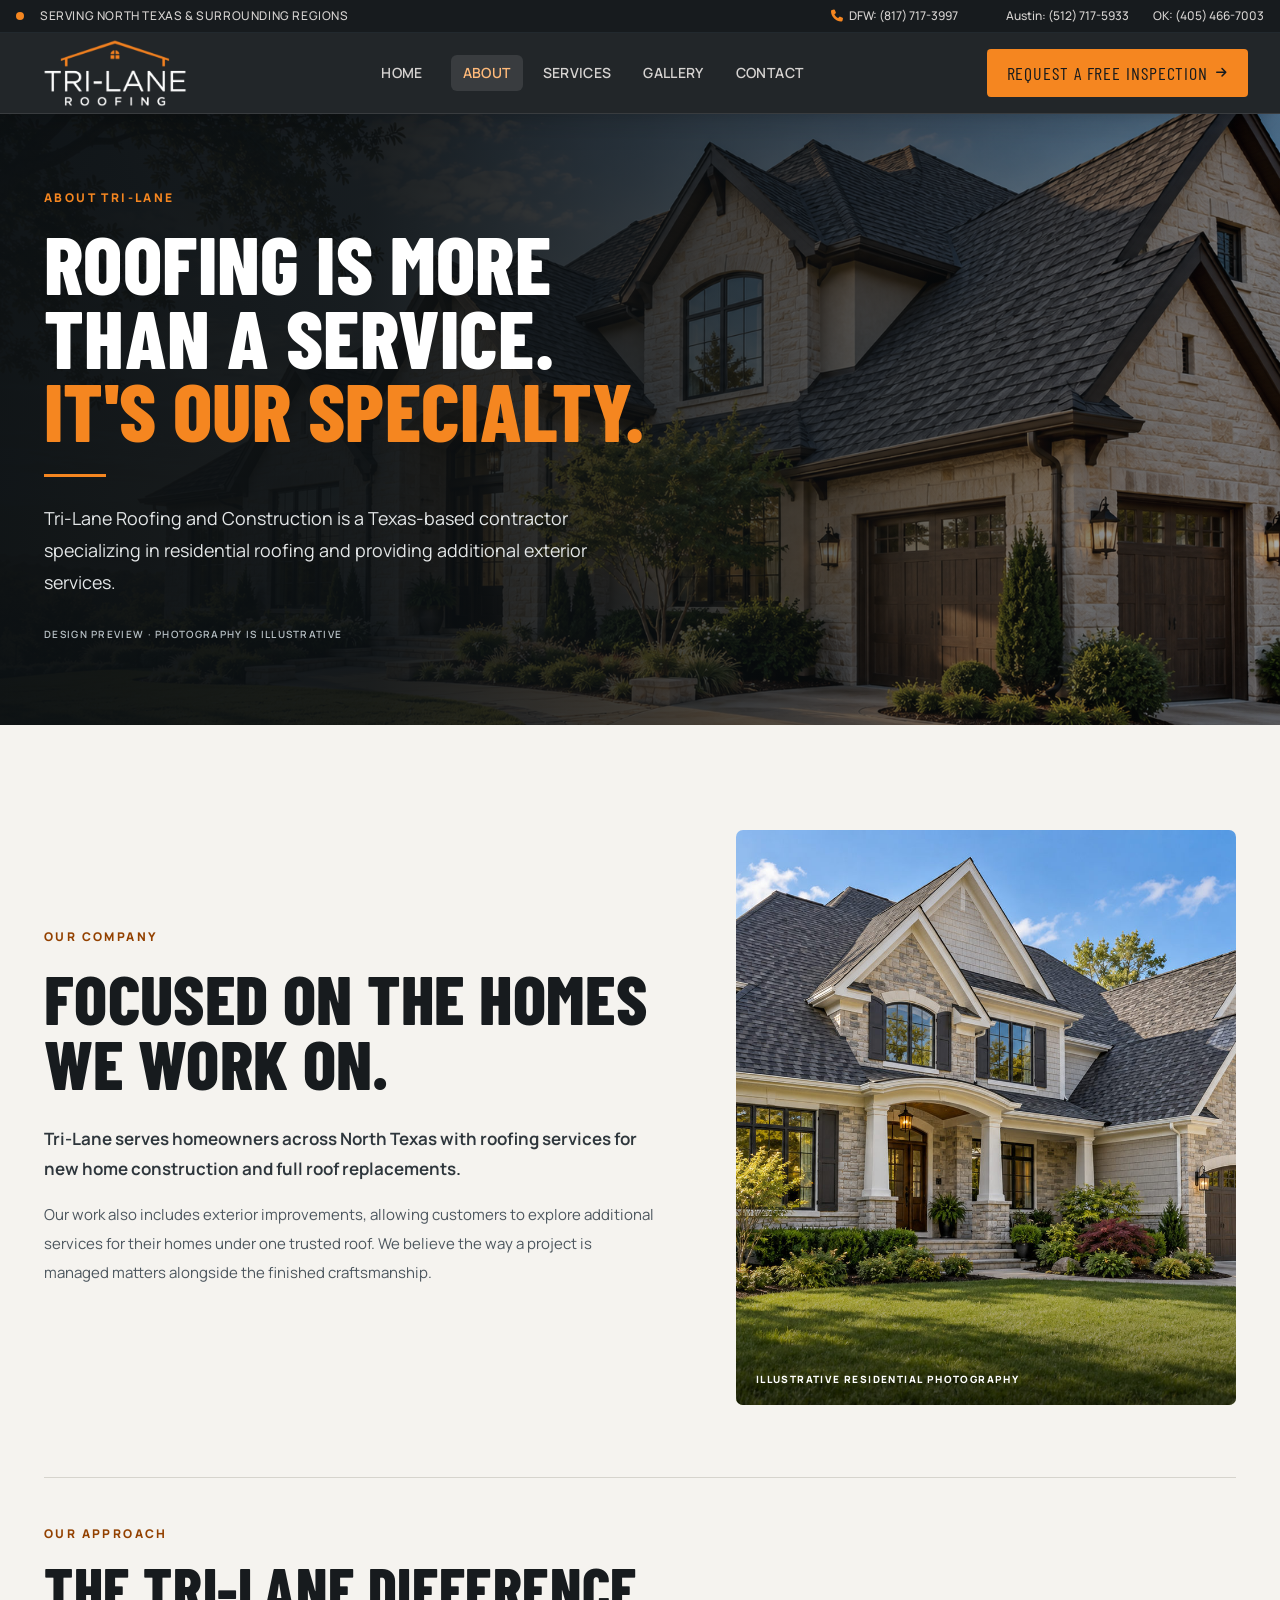
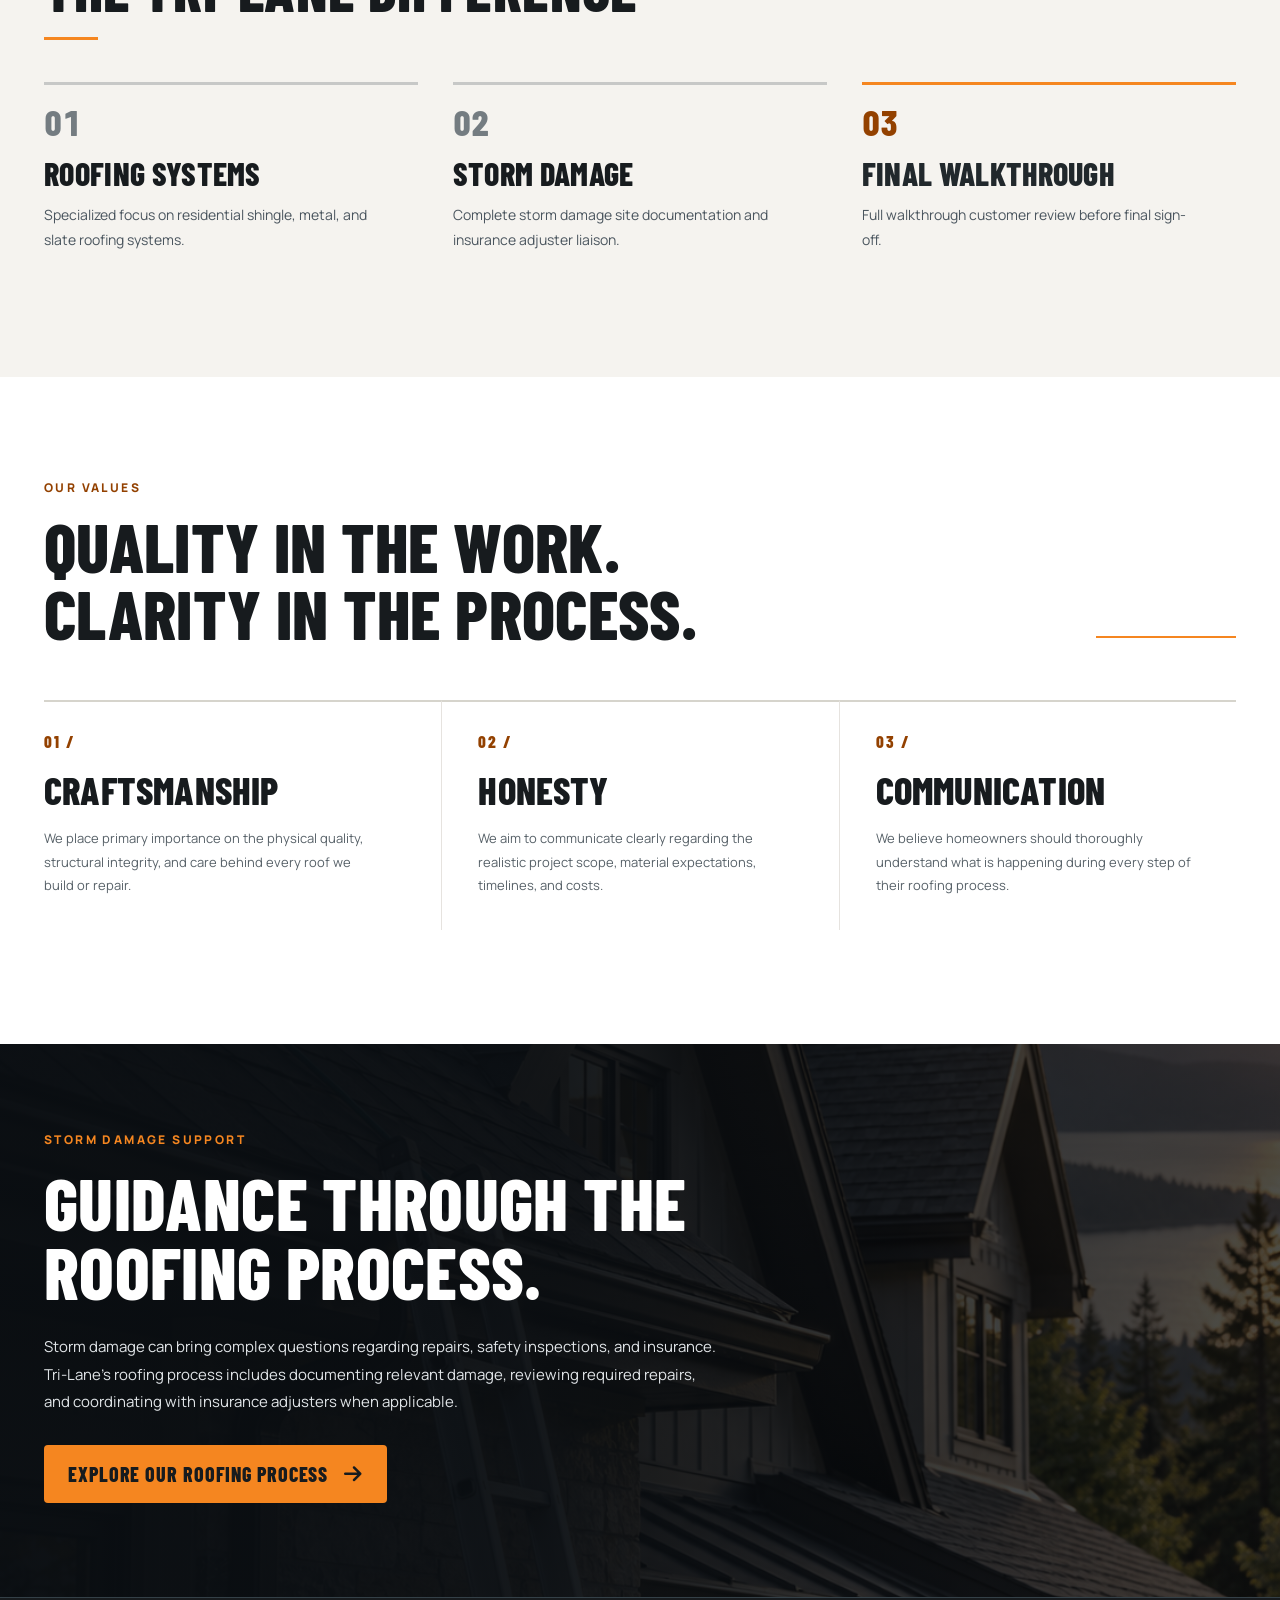
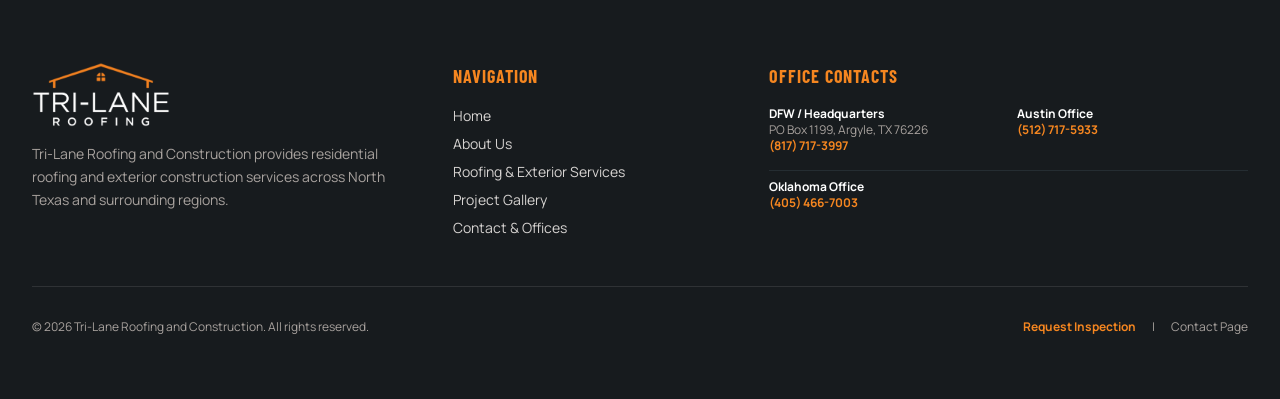
==== about.html @ 61fa6487 "Wire all inquiry wizard input labels and accessible shared contrast CSS in about.html" ====
<!DOCTYPE html>
<html class="scroll-smooth" lang="en"><head>
<meta charset="utf-8"/>
<meta content="width=device-width, initial-scale=1.0" name="viewport"/>
<meta name="robots" content="noindex, follow"/>
<link rel="preload" as="image" href="assets/images/home-hero.webp" type="image/webp" fetchpriority="high"/>



<link rel="stylesheet" href="assets/css/tailwind-fallback.css"/>


<link href="https://fonts.googleapis.com" rel="preconnect"/>
<link crossorigin="" href="https://fonts.gstatic.com" rel="preconnect"/>
<link href="https://fonts.googleapis.com/css2?family=Barlow+Condensed:ital,wght@0,600;0,700;0,800;1,700&amp;family=Manrope:wght@400;500;600;700&amp;display=swap" rel="stylesheet"/>

<link href="https://cdnjs.cloudflare.com/ajax/libs/font-awesome/6.4.0/css/all.min.css" rel="stylesheet"/>
<title>About Tri-Lane Roofing and Construction | North Texas</title><meta content="Learn about Tri-Lane Roofing and Construction, its residential roofing specialty, approach to craftsmanship, and commitment to communication." name="description"/><link href="assets/css/custom.css?v=assembly2" rel="stylesheet"/><link href="assets/css/tablet.css?v=1" rel="stylesheet"/>
<style id="atrezzo-about-editorial-style">
#at-about-v1{--ink:#171B1E;--accent:#F58620;--muted:#57616a;--line:#dcd9d3;font-family:Manrope,Arial,sans-serif;color:var(--ink);background:#faf8f5}
#at-about-v1 *{box-sizing:border-box}
#at-about-v1 h1,#at-about-v1 h2,#at-about-v1 h3{font-family:"Barlow Condensed",Impact,sans-serif;text-transform:uppercase;font-weight:800;letter-spacing:.005em;margin:0;line-height:.98}
#at-about-v1 p{margin:0}
#at-about-v1 .at-about-inner{width:min(100% - 88px,1250px);margin-inline:auto}
#at-about-v1 .at-about-label{display:block;color:var(--accent);font-size:12px;line-height:1.4;letter-spacing:.2em;font-weight:800}
#at-about-v1 .at-about-hero{position:relative;isolation:isolate;display:flex;align-items:center;min-height:575px;overflow:hidden;background:#151a1d;color:#fff}
#at-about-v1 .at-about-hero-photo{position:absolute;inset:0;height:100%;width:100%;object-fit:cover;object-position:60% 49%;filter:brightness(.76) saturate(.78);z-index:-2}
#at-about-v1 .at-about-hero::before{content:"";position:absolute;inset:0;z-index:-1;background:linear-gradient(90deg,rgba(11,16,19,.97) 0%,rgba(11,16,19,.91) 29%,rgba(11,16,19,.70) 51%,rgba(11,16,19,.14) 100%)}
#at-about-v1 .at-about-hero-inner{padding:76px 0 83px}
#at-about-v1 .at-about-hero-copy{max-width:730px}
#at-about-v1 .at-about-hero h1{max-width:720px;font-size:clamp(64px,6.4vw,102px);line-height:.9;margin:19px 0 27px;text-wrap:balance}
#at-about-v1 .at-about-hero h1 span{color:var(--accent)}
#at-about-v1 .at-about-accent-line{display:block;background:var(--accent);height:3px;width:62px;margin:0 0 25px}
#at-about-v1 .at-about-hero p{font-size:clamp(15px,1.4vw,18px);line-height:1.8;max-width:595px;color:#e4e7e8}
#at-about-v1 .at-about-hero-footnote{color:#b7c0c5;font-size:10px;font-weight:600;letter-spacing:.13em;margin-top:28px}
#at-about-v1 .at-about-company{background:#f5f3ef;padding:105px 0 102px}
#at-about-v1 .at-about-company-grid{display:grid;grid-template-columns:minmax(0,1.1fr) minmax(0,.9fr);align-items:center;gap:clamp(36px,6.3vw,100px)}
#at-about-v1 .at-about-company-copy h2{font-size:clamp(48px,5.4vw,78px);max-width:710px;line-height:.95;margin:19px 0 28px}
#at-about-v1 .at-about-company-copy p{font-size:15px;line-height:1.92;color:#4c565e;max-width:635px;margin-bottom:18px}
#at-about-v1 .at-about-company-copy p:first-of-type{color:#2e363c;font-size:17px;line-height:1.75;font-weight:650}
#at-about-v1 .at-about-company-photo{position:relative;aspect-ratio:4/4.6;overflow:hidden;margin:0;background:#303a3f;border-radius:7px}
#at-about-v1 .at-about-company-photo img{display:block;width:100%;height:100%;object-fit:cover;object-position:center;transition:transform .75s cubic-bezier(.2,.8,.2,1)}
#at-about-v1 .at-about-company-photo:hover img{transform:scale(1.045)}
#at-about-v1 .at-about-company-photo::after{content:"";position:absolute;inset:70% 0 0;background:linear-gradient(0deg,rgba(0,0,0,.6),transparent);pointer-events:none}
#at-about-v1 .at-about-company-photo figcaption{position:absolute;bottom:18px;left:20px;color:#fff;z-index:1;font-size:10px;letter-spacing:.14em;font-weight:800}
#at-about-v1 .at-about-difference{border-top:1px solid #d6d4cd;margin-top:70px;padding-top:32px;display:grid;grid-template-columns: minmax(190px,.76fr) minmax(0,1.7fr);gap:60px}
#at-about-v1 .at-about-diff-heading{display:flex;align-items:flex-start;flex-direction:column;gap:18px}
#at-about-v1 .at-about-diff-rule{background:var(--accent);height:2px;width:42px}
#at-about-v1 .at-about-diff-list{padding:0;margin:0;list-style:none}
#at-about-v1 .at-about-diff-list li{display:grid;grid-template-columns:44px minmax(0,1fr);align-items:baseline;gap:22px;border-bottom:1px solid #d6d4cd;padding:13px 0 23px;margin-bottom:7px}
#at-about-v1 .at-about-diff-list li:first-child{padding-top:0}
#at-about-v1 .at-about-diff-list li:last-child{margin-bottom:0;border-bottom:0}
#at-about-v1 .at-about-num{color:#db7619;font-size:17px;font-weight:800;font-family:"Barlow Condensed",Impact,sans-serif}
#at-about-v1 .at-about-diff-list p{font-size:15px;line-height:1.7;color:#3d464d}
#at-about-v1 .at-about-values{background:#fff;padding:103px 0 114px}
#at-about-v1 .at-about-values-head{display:flex;justify-content:space-between;align-items:flex-end;gap:30px;margin-bottom:54px}
#at-about-v1 .at-about-values-head h2{font-size:clamp(45px,5.4vw,79px);line-height:.97;margin-top:15px;max-width:855px}
#at-about-v1 .at-about-values-rule{flex:1;max-width:140px;height:2px;background:var(--accent);margin-bottom:8px}
#at-about-v1 .at-about-values-grid{display:grid;grid-template-columns:repeat(3,minmax(0,1fr));gap:0}
#at-about-v1 .at-about-value{border-top:2px solid #d6d4cc;padding:27px 38px 0 0;min-height:230px}
#at-about-v1 .at-about-value+.at-about-value{padding-left:36px;border-left:1px solid #e6e3df}
#at-about-v1 .at-about-value-number{font-family:"Barlow Condensed",Impact,sans-serif;font-weight:800;font-size:17px;letter-spacing:.12em;color:var(--accent)}
#at-about-v1 .at-about-value h3{font-size:clamp(33px,3vw,43px);margin:18px 0 17px}
#at-about-v1 .at-about-value p{font-size:13px;line-height:1.83;color:#576168;max-width:335px}
#at-about-v1 .at-about-storm{min-height:500px;display:flex;position:relative;overflow:hidden;align-items:center;isolation:isolate;background:#111619;color:#fff}
#at-about-v1 .at-about-storm-img{position:absolute;inset:0;z-index:-2;width:100%;height:100%;object-fit:cover;object-position:center 52%;filter:brightness(.48) saturate(.72)}
#at-about-v1 .at-about-storm::before{content:"";position:absolute;inset:0;z-index:-1;background:linear-gradient(90deg,rgba(10,14,18,.97) 0%,rgba(10,14,18,.90) 43%,rgba(10,14,18,.54) 74%,rgba(10,14,18,.38))}
#at-about-v1 .at-about-storm-inner{padding:88px 0 94px}
#at-about-v1 .at-about-storm-copy{max-width:850px}
#at-about-v1 .at-about-storm h2{font-size:clamp(50px,5.65vw,83px);line-height:.95;margin:20px 0 27px;max-width:840px}
#at-about-v1 .at-about-storm p{font-size:15px;line-height:1.85;color:#e1e5e8;max-width:680px}
#at-about-v1 .at-about-cta{display:inline-flex;align-items:center;justify-content:center;gap:16px;background:#F58620;border-radius:4px;text-decoration:none;color:#fff;font-family:"Barlow Condensed",Impact,sans-serif;font-size:20px;font-weight:800;letter-spacing:.045em;padding:14px 24px;margin-top:29px;transition:transform .28s,background .28s;min-height:50px}
#at-about-v1 .at-about-cta:hover{background:#da7419;transform:translateY(-2px)}
#at-about-v1 a:focus-visible{outline:3px solid #F58620;outline-offset:4px}
@media(max-width:1023px){
 #at-about-v1 .at-about-inner{width:calc(100% - 62px)}
 #at-about-v1 .at-about-hero{min-height:520px}
 #at-about-v1 .at-about-hero h1{font-size:clamp(58px,7vw,80px)}
 #at-about-v1 .at-about-company{padding:78px 0 84px}
 #at-about-v1 .at-about-company-grid{gap:35px}
 #at-about-v1 .at-about-company-photo{aspect-ratio:4/5}
 #at-about-v1 .at-about-difference{grid-template-columns:1fr 2fr;gap:25px}
 #at-about-v1 .at-about-values{padding:80px 0 90px}
 #at-about-v1 .at-about-value{padding-right:19px}
 #at-about-v1 .at-about-value+.at-about-value{padding-left:20px}
 #at-about-v1 .at-about-value h3{font-size:32px}
}
@media(max-width:767px){
 #at-about-v1 .at-about-inner{width:calc(100% - 40px)}
 #at-about-v1 .at-about-hero{min-height:520px}
 #at-about-v1 .at-about-hero-photo{object-position:64% center}
 #at-about-v1 .at-about-hero::before{background:linear-gradient(90deg,rgba(11,16,19,.96),rgba(11,16,19,.66))}
 #at-about-v1 .at-about-hero-inner{padding:65px 0 70px}
 #at-about-v1 .at-about-hero h1{font-size:clamp(52px,10.1vw,72px);max-width:640px}
 #at-about-v1 .at-about-hero p{font-size:14px;line-height:1.76}
 #at-about-v1 .at-about-company{padding:65px 0 70px}
 #at-about-v1 .at-about-company-grid{grid-template-columns:1fr;gap:30px}
 #at-about-v1 .at-about-company-copy h2{font-size:clamp(46px,10vw,69px);margin:14px 0 23px}
 #at-about-v1 .at-about-company-copy p{font-size:14px}
 #at-about-v1 .at-about-company-copy p:first-of-type{font-size:16px}
 #at-about-v1 .at-about-company-photo{aspect-ratio:1.28/1;max-height:440px}
 #at-about-v1 .at-about-difference{margin-top:46px;padding-top:28px;display:block}
 #at-about-v1 .at-about-diff-heading{gap:13px;margin-bottom:23px}
 #at-about-v1 .at-about-diff-list li{gap:15px;grid-template-columns:38px minmax(0,1fr);padding:15px 0 19px}
 #at-about-v1 .at-about-diff-list p{font-size:13px}
 #at-about-v1 .at-about-values{padding:71px 0 76px}
 #at-about-v1 .at-about-values-head{margin-bottom:35px}
 #at-about-v1 .at-about-values-head h2{font-size:clamp(42px,9.5vw,64px)}
 #at-about-v1 .at-about-values-rule{display:none}
 #at-about-v1 .at-about-values-grid{grid-template-columns:1fr}
 #at-about-v1 .at-about-value,#at-about-v1 .at-about-value+.at-about-value{padding:24px 0 26px;border-left:0;min-height:0}
 #at-about-v1 .at-about-value h3{font-size:38px;margin:9px 0 12px}
 #at-about-v1 .at-about-value p{font-size:14px;max-width:520px}
 #at-about-v1 .at-about-storm{min-height:520px}
 #at-about-v1 .at-about-storm::before{background:linear-gradient(90deg,rgba(10,14,18,.96),rgba(10,14,18,.72))}
 #at-about-v1 .at-about-storm-inner{padding:75px 0}
 #at-about-v1 .at-about-storm h2{font-size:clamp(46px,10.5vw,68px)}
 #at-about-v1 .at-about-storm p{font-size:14px}
}
@media(max-width:410px){
 #at-about-v1 .at-about-hero h1{font-size:clamp(45px,10.8vw,56px)}
 #at-about-v1 .at-about-cta{width:100%;font-size:18px;gap:10px;padding:13px 15px;text-align:center}
 #at-about-v1 .at-about-company-photo{aspect-ratio:1.05/1}
}
@media(prefers-reduced-motion:reduce){
 #at-about-v1 .at-about-company-photo img,#at-about-v1 .at-about-cta{transition:none}
 #at-about-v1 .at-about-company-photo:hover img{transform:none}
 #at-about-v1 .at-about-cta:hover{transform:none}
}
</style><style id="at-about-diff-active-style">
/* Three-column editorial difference section, independently styled from the original About list. */
#at-about-v1 .at-about-difference-v2{border-top:1px solid #d6d4cd;margin-top:72px;padding-top:48px;position:relative}
#at-about-v1 .at-about-difference-v2-heading{margin-bottom:42px}
#at-about-v1 .at-about-difference-v2-heading .at-about-label{margin:0 0 15px}
#at-about-v1 .at-about-difference-v2-heading h3{font-family:"Barlow Condensed",Impact,sans-serif;font-size:clamp(43px,4.7vw,64px);letter-spacing:.01em;line-height:1;text-transform:uppercase;font-weight:800;margin:0;color:#171B1E}
#at-about-v1 .at-about-diff-heading-line{display:block;width:54px;height:3px;background:#F58620;margin-top:19px}
#at-about-v1 .at-about-diff-columns{display:grid;grid-template-columns:repeat(3,minmax(0,1fr));gap:clamp(18px,2.7vw,40px);padding:0;margin:0;list-style:none}
#at-about-v1 .at-about-diff-item{position:relative;min-width:0;min-height:193px;padding:23px 0 6px}
#at-about-v1 .at-about-diff-progress-line{position:absolute;top:0;left:0;width:100%;height:3px;background:#c7c8c7;transition:background-color .35s ease}
#at-about-v1 .at-about-diff-index{display:block;color:#747c81;font-family:"Barlow Condensed",Impact,sans-serif;font-size:35px;font-weight:800;line-height:1;letter-spacing:.015em;font-variant-numeric:tabular-nums;transition:color .35s ease}
#at-about-v1 .at-about-diff-item h4{font-family:"Barlow Condensed",Impact,sans-serif;color:#171B1E;font-size:clamp(25px,2.5vw,34px);text-transform:uppercase;font-weight:800;line-height:1.06;margin:17px 0 12px;letter-spacing:.01em}
#at-about-v1 .at-about-diff-item p{color:#4a555e;font-size:14px;line-height:1.78;max-width:37ch;margin:0}
#at-about-v1 .at-about-diff-item.is-active .at-about-diff-progress-line{background:#F58620}
#at-about-v1 .at-about-diff-item.is-active .at-about-diff-index{color:#E57611}
#at-about-v1 .at-about-diff-item.is-active h4{color:#21282c}
@media(max-width:1023px){
 #at-about-v1 .at-about-difference-v2{margin-top:55px;padding-top:34px}
 #at-about-v1 .at-about-difference-v2-heading{margin-bottom:32px}
 #at-about-v1 .at-about-diff-columns{gap:18px}
 #at-about-v1 .at-about-diff-item{min-height:210px}
 #at-about-v1 .at-about-diff-item h4{font-size:27px}
 #at-about-v1 .at-about-diff-item p{font-size:13px}
}
@media(max-width:767px){
 #at-about-v1 .at-about-difference-v2{margin-top:45px;padding-top:30px}
 #at-about-v1 .at-about-difference-v2-heading h3{font-size:clamp(39px,9.8vw,54px)}
 #at-about-v1 .at-about-difference-v2-heading{margin-bottom:21px}
 #at-about-v1 .at-about-diff-columns{display:flex;flex-direction:column;gap:16px}
 #at-about-v1 .at-about-diff-item{min-height:0;padding:20px 0 21px}
 #at-about-v1 .at-about-diff-item h4{font-size:30px;margin:12px 0 9px}
 #at-about-v1 .at-about-diff-item p{font-size:14px;max-width:unset}
 #at-about-v1 .at-about-diff-index{font-size:32px}
}
@media(prefers-reduced-motion:reduce){
 #at-about-v1 .at-about-diff-index,#at-about-v1 .at-about-diff-progress-line{transition:none}
}
</style><link rel="stylesheet" href="assets/css/tailwind-runtime-about.css"/><style id="atrezzo-accessible-contrast">
/* ATREZZO WCAG: retain orange brand accents; use accessible text colors only. */
#at-about-v1 .at-about-company .at-about-label,
#at-about-v1 .at-about-values .at-about-label,
#at-about-v1 .at-about-company .at-about-num,
#at-about-v1 .at-about-values .at-about-value-number,
#at-about-v1 .at-about-diff-item.is-active .at-about-diff-index {color:#9B4700;}
#at-about-v1 .at-about-cta {color:#171B1E;}
</style><link rel="stylesheet" href="assets/css/accessibility.css?v=1"/></head><body class="flex flex-col min-h-screen antialiased" data-page="about"><div class="bg-brand-charcoal text-white text-xs py-2 px-4 border-b border-brand-slate/40 text-center sm:text-left">
<div class="max-w-7xl mx-auto flex flex-col sm:flex-row justify-between items-center gap-2">
<div class="flex items-center space-x-2">
<span class="inline-block w-2 h-2 rounded-full bg-brand-orange animate-pulse"></span>
<span class="tracking-wider text-stone-300 font-medium">SERVING NORTH TEXAS &amp; SURROUNDING REGIONS</span>
</div>
<div class="flex items-center space-x-6 text-stone-300 font-medium">
<a class="hover:text-brand-orange transition-colors flex items-center gap-1.5" href="tel:8177173997">
<i class="fa-solid fa-phone text-brand-orange text-2xl sm:text-xs"></i> DFW: (817) 717-3997
                </a>
<a class="hidden md:inline hover:text-brand-orange transition-colors" href="tel:5127175933">
                    Austin: (512) 717-5933
                </a>
<a class="hidden lg:inline hover:text-brand-orange transition-colors" href="tel:4054667003">
                    OK: (405) 466-7003
                </a>
</div>
</div>
</div><header class="sticky top-0 z-40 bg-brand-charcoal/95 backdrop-blur-md border-b border-white/10 shadow-xl">
<div class="max-w-7xl mx-auto px-4 sm:px-6 lg:px-8">
<div class="flex items-center justify-between h-20">
<!-- Logo Block -->
<a aria-label="Tri-Lane Roofing Home" class="flex items-center gap-3 group focus:outline-none" href="index.html">
<img alt="Tri-Lane Roofing logo" class="tl-official-logo tl-header-logo" height="82" src="assets/images/trilane-logo-transparent.png" width="180"/>
</a>
<!-- Desktop Navigation Links -->
<nav aria-label="Main Navigation" class="hidden md:flex items-center space-x-1 lg:space-x-2">
<a class="nav-link text-stone-300 hover:text-white hover:bg-white/5 px-3 py-2 rounded-md text-sm font-semibold tracking-wide transition-all" data-nav="home" href="index.html">HOME</a>
<a class="nav-link text-stone-300 hover:text-white hover:bg-white/5 px-3 py-2 rounded-md text-sm font-semibold tracking-wide transition-all" data-nav="about" href="about.html">ABOUT</a>
<a class="nav-link text-stone-300 hover:text-white hover:bg-white/5 px-3 py-2 rounded-md text-sm font-semibold tracking-wide transition-all" data-nav="services" href="services.html">SERVICES</a>
<a class="nav-link text-stone-300 hover:text-white hover:bg-white/5 px-3 py-2 rounded-md text-sm font-semibold tracking-wide transition-all" data-nav="gallery" href="gallery.html">GALLERY</a>
<a class="nav-link text-stone-300 hover:text-white hover:bg-white/5 px-3 py-2 rounded-md text-sm font-semibold tracking-wide transition-all" data-nav="contact" href="contact.html">CONTACT</a>
</nav>
<!-- Header CTA Button -->
<div class="hidden sm:flex items-center gap-3">
<button class="bg-brand-orange hover:bg-orange-600 text-white font-display text-lg tracking-wider px-5 py-2.5 rounded hover:shadow-lg hover:shadow-brand-orange/20 transition-all duration-200 flex items-center gap-2" onclick="openInquiryModal()">
<span>REQUEST A FREE INSPECTION</span>
<i class="fa-solid fa-arrow-right text-xs"></i>
</button>
</div>
<!-- Mobile Menu Button -->
<div class="flex md:hidden">
<button aria-controls="mobile-menu" aria-expanded="false" class="text-stone-300 hover:text-white p-2 rounded-md focus:outline-none" id="mobile-menu-btn" type="button">
<span class="sr-only">Open main menu</span>
<i class="fa-solid fa-bars text-2xl" id="menu-icon-open"></i>
<i class="fa-solid fa-xmark text-2xl hidden" id="menu-icon-close"></i>
</button>
</div>
</div>
</div>
<!-- Mobile Navigation Menu -->
<div class="hidden md:hidden bg-brand-charcoal border-b border-white/10 px-4 pt-3 pb-6 space-y-2" id="mobile-menu">
<a class="mobile-nav-link block text-stone-200 hover:text-brand-orange font-display text-xl tracking-wider py-2 px-3 rounded" data-nav="home" href="index.html">HOME</a>
<a class="mobile-nav-link block text-stone-200 hover:text-brand-orange font-display text-xl tracking-wider py-2 px-3 rounded" data-nav="about" href="about.html">ABOUT</a>
<a class="mobile-nav-link block text-stone-200 hover:text-brand-orange font-display text-xl tracking-wider py-2 px-3 rounded" data-nav="services" href="services.html">SERVICES</a>
<a class="mobile-nav-link block text-stone-200 hover:text-brand-orange font-display text-xl tracking-wider py-2 px-3 rounded" data-nav="gallery" href="gallery.html">GALLERY</a>
<a class="mobile-nav-link block text-stone-200 hover:text-brand-orange font-display text-xl tracking-wider py-2 px-3 rounded" data-nav="contact" href="contact.html">CONTACT</a>
<div class="pt-4 border-t border-white/10 flex flex-col gap-3">
<button class="w-full bg-brand-orange text-white font-display text-lg py-3 rounded text-center font-bold" onclick="openInquiryModal(); closeMobileMenu();">
                    REQUEST A FREE INSPECTION
                </button>
<a class="text-stone-300 text-center text-sm font-semibold flex items-center justify-center gap-2 py-2" href="tel:8177173997">
<i class="fa-solid fa-phone text-brand-orange"></i> Call DFW: (817) 717-3997
                </a>
</div>
</div>
</header><main class="flex-grow relative" id="app-content"><section class="page-view page-visible" id="page-about">
<!-- ATREZZO ABOUT EDITORIAL PREVIEW — original business text, illustrative imagery -->
<div id="at-about-v1">
 <section class="at-about-hero" aria-labelledby="at-about-h1">
  <img class="at-about-hero-photo" src="assets/images/home-hero.webp" alt="Illustrative residential home with architectural roofing at dusk; not a documented Tri-Lane project" decoding="async" width="1672" height="941" fetchpriority="high">
  <div class="at-about-inner at-about-hero-inner">
   <div class="at-about-hero-copy">
    <span class="at-about-label">ABOUT TRI-LANE</span>
    <h1 id="at-about-h1">ROOFING IS MORE THAN A SERVICE.<br><span>IT'S OUR SPECIALTY.</span></h1>
    <span class="at-about-accent-line" aria-hidden="true"></span>
    <p>Tri-Lane Roofing and Construction is a Texas-based contractor specializing in residential roofing and providing additional exterior services.</p>
    <div class="at-about-hero-footnote">DESIGN PREVIEW · PHOTOGRAPHY IS ILLUSTRATIVE</div>
   </div>
  </div>
 </section>
 <section class="at-about-company" aria-labelledby="at-about-company-h2">
  <div class="at-about-inner">
   <div class="at-about-company-grid">
    <div class="at-about-company-copy">
     <span class="at-about-label">OUR COMPANY</span>
     <h2 id="at-about-company-h2">FOCUSED ON THE HOMES WE WORK ON.</h2>
     <p>Tri-Lane serves homeowners across North Texas with roofing services for new home construction and full roof replacements.</p>
     <p>Our work also includes exterior improvements, allowing customers to explore additional services for their homes under one trusted roof. We believe the way a project is managed matters alongside the finished craftsmanship.</p>
    </div>
    <figure class="at-about-company-photo">
     <img src="assets/images/home-gallery-secondary.jpg" width="1350" height="1012" alt="Illustrative residential exterior and rooflines, not completed work by Tri-Lane" loading="lazy" decoding="async">
     <figcaption>ILLUSTRATIVE RESIDENTIAL PHOTOGRAPHY</figcaption>
    </figure>
   </div>
   <section class="at-about-difference-v2" aria-labelledby="at-about-difference-title">
    <div class="at-about-difference-v2-heading">
      <span class="at-about-label">OUR APPROACH</span>
      <h3 id="at-about-difference-title">THE TRI-LANE DIFFERENCE</h3>
      <span class="at-about-diff-heading-line" aria-hidden="true"></span>
    </div>
    <ol class="at-about-diff-columns">
      <li class="at-about-diff-item is-active" aria-current="step" data-diff-step="1">
        <span class="at-about-diff-progress-line" aria-hidden="true"></span>
        <span class="at-about-diff-index">01</span>
        <h4>Roofing Systems</h4>
        <p>Specialized focus on residential shingle, metal, and slate roofing systems.</p>
      </li>
      <li class="at-about-diff-item" data-diff-step="2">
        <span class="at-about-diff-progress-line" aria-hidden="true"></span>
        <span class="at-about-diff-index">02</span>
        <h4>Storm Damage</h4>
        <p>Complete storm damage site documentation and insurance adjuster liaison.</p>
      </li>
      <li class="at-about-diff-item" data-diff-step="3">
        <span class="at-about-diff-progress-line" aria-hidden="true"></span>
        <span class="at-about-diff-index">03</span>
        <h4>Final Walkthrough</h4>
        <p>Full walkthrough customer review before final sign-off.</p>
      </li>
    </ol>
  </section>
  </div>
 </section>
 <section class="at-about-values" aria-labelledby="at-about-values-h2">
  <div class="at-about-inner">
   <div class="at-about-values-head">
    <div>
     <span class="at-about-label">OUR VALUES</span>
     <h2 id="at-about-values-h2">QUALITY IN THE WORK.<br>CLARITY IN THE PROCESS.</h2>
    </div>
    <span class="at-about-values-rule" aria-hidden="true"></span>
   </div>
   <div class="at-about-values-grid">
    <article class="at-about-value">
     <span class="at-about-value-number">01 /</span>
     <h3>Craftsmanship</h3>
     <p>We place primary importance on the physical quality, structural integrity, and care behind every roof we build or repair.</p>
    </article>
    <article class="at-about-value">
     <span class="at-about-value-number">02 /</span>
     <h3>Honesty</h3>
     <p>We aim to communicate clearly regarding the realistic project scope, material expectations, timelines, and costs.</p>
    </article>
    <article class="at-about-value">
     <span class="at-about-value-number">03 /</span>
     <h3>Communication</h3>
     <p>We believe homeowners should thoroughly understand what is happening during every step of their roofing process.</p>
    </article>
   </div>
  </div>
 </section>
 <section class="at-about-storm" aria-labelledby="at-about-storm-h2">
  <img src="assets/images/home-intro.webp" class="at-about-storm-img" alt="Illustrative residential roofing image, not a verified Tri-Lane construction project" loading="lazy" decoding="async">
  <div class="at-about-inner at-about-storm-inner">
   <div class="at-about-storm-copy">
    <span class="at-about-label">STORM DAMAGE SUPPORT</span>
    <h2 id="at-about-storm-h2">GUIDANCE THROUGH THE ROOFING PROCESS.</h2>
    <p>Storm damage can bring complex questions regarding repairs, safety inspections, and insurance. Tri-Lane's roofing process includes documenting relevant damage, reviewing required repairs, and coordinating with insurance adjusters when applicable.</p>
    <a class="at-about-cta" href="services.html#our-process">EXPLORE OUR ROOFING PROCESS <i class="fa-solid fa-arrow-right" aria-hidden="true"></i></a>
   </div>
  </div>
 </section>
</div>
</section></main><footer class="bg-brand-charcoal text-white border-t border-brand-slate">
<div class="max-w-7xl mx-auto px-4 sm:px-6 lg:px-8 py-16">
<div class="grid grid-cols-1 md:grid-cols-2 lg:grid-cols-12 gap-12 tl-tablet-footer-grid">
<!-- Col 1: Brand (4 cols) -->
<div class="lg:col-span-4 space-y-4">
<div class="flex items-center gap-3">
<img alt="Tri-Lane Roofing logo" class="tl-official-logo tl-footer-logo" height="87" src="assets/images/trilane-logo-transparent.png" width="190"/>
</div>
<p class="text-stone-400 text-sm leading-relaxed max-w-sm">
                        Tri-Lane Roofing and Construction provides residential roofing and exterior construction services across North Texas and surrounding regions.
                    </p>
</div>
<!-- Col 2: Navigation (3 cols) -->
<div class="lg:col-span-3">
<h4 class="font-display text-lg font-bold text-brand-orange mb-4 tracking-wider">NAVIGATION</h4>
<ul class="space-y-2 text-stone-300 text-sm">
<li><a class="hover:text-brand-orange transition-colors" href="index.html">Home</a></li>
<li><a class="hover:text-brand-orange transition-colors" href="about.html">About Us</a></li>
<li><a class="hover:text-brand-orange transition-colors" href="services.html">Roofing &amp; Exterior Services</a></li>
<li><a class="hover:text-brand-orange transition-colors" href="gallery.html">Project Gallery</a></li>
<li><a class="hover:text-brand-orange transition-colors" href="contact.html">Contact &amp; Offices</a></li>
</ul>
</div>
<!-- Col 3: Offices (5 cols) -->
<div class="lg:col-span-5">
<h4 class="font-display text-lg font-bold text-brand-orange mb-4 tracking-wider">OFFICE CONTACTS</h4>
<div class="grid grid-cols-1 sm:grid-cols-2 gap-4 text-xs text-stone-300">
<div>
<span class="font-bold text-white block">DFW / Headquarters</span>
<p class="text-stone-400">PO Box 1199, Argyle, TX 76226</p>
<a class="text-brand-orange font-bold hover:underline" href="tel:8177173997">(817) 717-3997</a>
</div>
<div>
<span class="font-bold text-white block">Austin Office</span>
<a class="text-brand-orange font-bold hover:underline" href="tel:5127175933">(512) 717-5933</a>
</div>
<div class="sm:col-span-2 pt-2 border-t border-brand-slate/50">
<span class="font-bold text-white block">Oklahoma Office</span>
<a class="text-brand-orange font-bold hover:underline" href="tel:4054667003">(405) 466-7003</a>
</div>
</div>
</div>
</div>
<!-- Footer Bottom -->
<div class="mt-12 pt-8 border-t border-white/10 flex flex-col sm:flex-row justify-between items-center text-xs text-stone-400 gap-4">
<p>© 2026 Tri-Lane Roofing and Construction. All rights reserved.</p>
<div class="flex gap-4">
<button class="text-brand-orange hover:underline font-bold" onclick="openInquiryModal()">Request Inspection</button>
<span>|</span>
<a class="hover:text-white" href="contact.html">Contact Page</a>
</div>
</div>
</div>
</footer><div aria-label="Image Lightbox" aria-modal="true" class="fixed inset-0 z-50 bg-brand-charcoal/95 backdrop-blur-md hidden flex flex-col justify-between p-4 sm:p-8" id="gallery-lightbox" role="dialog">
<div class="flex justify-between items-center text-white max-w-7xl mx-auto w-full">
<span class="font-mono text-sm text-brand-orange font-bold" id="lightbox-counter">1 / 6</span>
<button aria-label="Close Lightbox" class="text-stone-300 hover:text-white text-3xl focus:outline-none p-2" onclick="closeLightbox()">
<i class="fa-solid fa-xmark"></i>
</button>
</div>
<div class="relative flex-grow flex items-center justify-center my-4 max-w-6xl mx-auto w-full overflow-hidden">
<button aria-label="Previous Image" class="absolute left-2 z-10 text-white bg-brand-charcoal/80 hover:bg-brand-orange p-4 rounded-full transition-colors focus:outline-none" onclick="prevLightboxImage()">
<i class="fa-solid fa-chevron-left text-xl"></i>
</button>
<img alt="Enlarged Project View" class="max-h-[75vh] max-w-full object-contain rounded border border-brand-slate shadow-2xl" id="lightbox-img" src=""/>
<button aria-label="Next Image" class="absolute right-2 z-10 text-white bg-brand-charcoal/80 hover:bg-brand-orange p-4 rounded-full transition-colors focus:outline-none" onclick="nextLightboxImage()">
<i class="fa-solid fa-chevron-right text-xl"></i>
</button>
</div>
<div class="text-center text-white max-w-2xl mx-auto">
<h3 class="font-display text-2xl font-bold text-brand-orange" id="lightbox-title"></h3>
<p class="text-stone-300 text-sm mt-1" id="lightbox-desc"></p>
</div>
</div><div aria-modal="true" class="fixed inset-0 z-50 bg-brand-charcoal/80 backdrop-blur-sm hidden flex items-center justify-center p-4" id="inquiry-modal" role="dialog">
<div class="bg-white rounded-lg shadow-2xl max-w-2xl w-full p-6 sm:p-8 relative border border-stone-300 max-h-[90vh] overflow-y-auto text-brand-charcoal">
<button aria-label="Close Modal" class="absolute top-4 right-4 text-stone-400 hover:text-brand-charcoal text-2xl" onclick="closeInquiryModal()">
<i class="fa-solid fa-xmark"></i>
</button>
<!-- Step Indicator -->
<div class="mb-6">
<span class="text-brand-orange font-bold text-xs tracking-widest uppercase block mb-1">PROJECT INQUIRY ASSISTANT</span>
<h3 class="text-2xl font-bold" id="assistant-title">What do you need help with?</h3>
<div class="w-full bg-stone-200 h-2 rounded-full mt-4 overflow-hidden">
<div class="bg-brand-orange h-full w-1/4 transition-all duration-300" id="assistant-progress"></div>
</div>
</div>
<!-- Wizard Steps Container -->
<form id="wizard-form" onsubmit="event.preventDefault();">
<!-- STEP 1: Service -->
<div class="wizard-step" id="wizard-step-1">
<div class="grid grid-cols-2 sm:grid-cols-3 gap-3 my-4">
<button class="wiz-srv-btn border-2 border-stone-200 hover:border-brand-orange p-4 rounded text-center font-bold text-sm hover:bg-brand-stone transition-all flex flex-col items-center gap-2" onclick="selectWizardService('Roofing')" type="button">
<i class="fa-solid fa-house-chimney text-2xl text-brand-orange"></i> Roofing
                        </button>
<button class="wiz-srv-btn border-2 border-stone-200 hover:border-brand-orange p-4 rounded text-center font-bold text-sm hover:bg-brand-stone transition-all flex flex-col items-center gap-2" onclick="selectWizardService('Windows')" type="button">
<i class="fa-regular fa-window-maximize text-2xl text-brand-orange"></i> Windows
                        </button>
<button class="wiz-srv-btn border-2 border-stone-200 hover:border-brand-orange p-4 rounded text-center font-bold text-sm hover:bg-brand-stone transition-all flex flex-col items-center gap-2" onclick="selectWizardService('Garage Doors')" type="button">
<i class="fa-solid fa-warehouse text-2xl text-brand-orange"></i> Garage Doors
                        </button>
<button class="wiz-srv-btn border-2 border-stone-200 hover:border-brand-orange p-4 rounded text-center font-bold text-sm hover:bg-brand-stone transition-all flex flex-col items-center gap-2" onclick="selectWizardService('Gutters')" type="button">
<i class="fa-solid fa-water-lower text-2xl text-brand-orange"></i> Gutters
                        </button>
<button class="wiz-srv-btn border-2 border-stone-200 hover:border-brand-orange p-4 rounded text-center font-bold text-sm hover:bg-brand-stone transition-all flex flex-col items-center gap-2" onclick="selectWizardService('Paint &amp; Siding')" type="button">
<i class="fa-solid fa-paint-roller text-2xl text-brand-orange"></i> Paint &amp; Siding
                        </button>
<button class="wiz-srv-btn border-2 border-stone-200 hover:border-brand-orange p-4 rounded text-center font-bold text-sm hover:bg-brand-stone transition-all flex flex-col items-center gap-2" onclick="selectWizardService('Not Sure Yet')" type="button">
<i class="fa-solid fa-circle-question text-2xl text-brand-orange"></i> Not Sure Yet
                        </button>
</div>
</div>
<!-- STEP 2: Situation -->
<div class="wizard-step hidden" id="wizard-step-2">
<p class="text-sm text-stone-600 mb-4">Select the primary nature of your inquiry:</p>
<div class="grid grid-cols-2 gap-3 mb-4">
<label class="border p-3 rounded flex items-center gap-2 cursor-pointer hover:bg-stone-50 text-sm font-semibold">
<input checked="" class="accent-brand-orange" name="wiz-type" type="radio" value="Storm Damage"/> Storm Damage
                        </label>
<label class="border p-3 rounded flex items-center gap-2 cursor-pointer hover:bg-stone-50 text-sm font-semibold">
<input class="accent-brand-orange" name="wiz-type" type="radio" value="New Installation"/> New Installation
                        </label>
<label class="border p-3 rounded flex items-center gap-2 cursor-pointer hover:bg-stone-50 text-sm font-semibold">
<input class="accent-brand-orange" name="wiz-type" type="radio" value="Repair or Replacement"/> Repair / Replacement
                        </label>
<label class="border p-3 rounded flex items-center gap-2 cursor-pointer hover:bg-stone-50 text-sm font-semibold">
<input class="accent-brand-orange" name="wiz-type" type="radio" value="General Question"/> General Question
                        </label>
</div>
<div>
<label class="block text-xs font-bold uppercase mb-1" for="wiz-notes">Additional Notes</label>
<textarea class="w-full border p-2 rounded text-sm" id="wiz-notes" placeholder="Briefly describe what you are seeing or needing..." rows="3"></textarea>
</div>
</div>
<!-- STEP 3: Location -->
<div class="wizard-step hidden space-y-4" id="wizard-step-3">
<p class="text-sm text-stone-600">Provide your property location so our team can verify local availability:</p>
<div>
<label class="block text-xs font-bold uppercase mb-1" for="wiz-city">City *</label>
<input class="w-full border p-3 rounded text-sm" id="wiz-city" required="" type="text"/>
</div>
<div>
<label class="block text-xs font-bold uppercase mb-1" for="wiz-zip">ZIP Code *</label>
<input class="w-full border p-3 rounded text-sm" id="wiz-zip" required="" type="text"/>
</div>
</div>
<!-- STEP 4: Contact & Summary -->
<div class="wizard-step hidden space-y-4" id="wizard-step-4">
<div class="bg-brand-stone p-4 rounded text-xs text-stone-700 space-y-1 border border-stone-300">
<p class="font-bold text-brand-charcoal text-sm mb-1">INQUIRY SUMMARY</p>
<p><strong>Service:</strong> <span id="sum-service"></span></p>
<p><strong>Type:</strong> <span id="sum-type"></span></p>
<p><strong>Location:</strong> <span id="sum-location"></span></p>
</div>
<div>
<label class="block text-xs font-bold uppercase mb-1" for="wiz-name">Full Name *</label>
<input class="w-full border p-3 rounded text-sm" id="wiz-name" required="" type="text"/>
</div>
<div>
<label class="block text-xs font-bold uppercase mb-1" for="wiz-contact">Phone or Email *</label>
<input class="w-full border p-3 rounded text-sm" id="wiz-contact" placeholder="Phone number or email address" required="" type="text"/>
</div>
<div class="p-3 rounded text-xs hidden" id="wiz-status"></div>
</div>
<!-- Wizard Controls -->
<div class="flex justify-between items-center mt-8 pt-4 border-t border-stone-200">
<button class="px-5 py-2 border rounded font-bold text-sm text-stone-600 hover:bg-stone-100 hidden" id="wiz-prev-btn" onclick="wizardPrev()" type="button">
                        Previous
                    </button>
<button class="ml-auto px-6 py-2.5 bg-brand-orange text-white rounded font-bold text-sm hover:bg-orange-600 transition-colors" id="wiz-next-btn" onclick="wizardNext()" type="button">
                        Continue
                    </button>
</div>
</form>
</div>
</div><script src="assets/js/site.js?v=inquiry-clean-3"></script><script id="at-about-diff-scroll-activation">
(function(){
 "use strict";
 const section=document.querySelector("#at-about-v1 .at-about-difference-v2");
 if(!section)return;
 const stages=Array.from(section.querySelectorAll(".at-about-diff-item"));
 if(stages.length!==3)return;
 let active=-1;
 let pending=false;
 function activate(index){
  if(index===active)return;
  active=index;
  stages.forEach((item,i)=>{
    const selected=i===index;
    item.classList.toggle("is-active",selected);
    if(selected)item.setAttribute("aria-current","step");
    else item.removeAttribute("aria-current");
  });
 }
 function update(){
  pending=false;
  const vh=window.innerHeight||document.documentElement.clientHeight;
  const rect=section.getBoundingClientRect();
  if(rect.bottom<=0||rect.top>=vh)return;
  let next=0;
  if(window.matchMedia("(max-width: 767px)").matches){
    // Vertical layout: highlight the item closest to the reading line.
    const readingLine=vh*.48;
    let best=Infinity;
    stages.forEach((stage,i)=>{
      const b=stage.getBoundingClientRect();
      const distance=Math.abs(b.top+b.height*.5-readingLine);
      if(distance<best){best=distance;next=i;}
    });
  }else{
    // Three columns share the same vertical position: progress is based on
    // how the section crosses the viewport (not on individual card positions).
    const start=vh*.88,end=vh*.20;
    const progress=Math.max(0,Math.min(1,(start-rect.top)/(start-end)));
    next=progress>=.67?2:progress>=.34?1:0;
  }
  activate(next);
 }
 function schedule(){
  if(pending)return;
  pending=true;
  requestAnimationFrame(update);
 }
 window.addEventListener("scroll",schedule,{passive:true});
 window.addEventListener("resize",schedule);
 window.addEventListener("pageshow",schedule);
 if(document.readyState==="loading")document.addEventListener("DOMContentLoaded",schedule);
 else schedule();
})();
</script></body></html>
---- assets/css/custom.css ----
/* Custom Focus & Accent Styles */
        body {
            font-family: 'Manrope', sans-serif;
            background-color: #FAF8F5;
            color: #171B1E;
            overflow-x: hidden;
        }
        h1, h2, h3, h4, .font-display {
            font-family: 'Barlow Condensed', sans-serif;
            text-transform: uppercase;
            letter-spacing: 0.02em;
        }
        .bg-pattern {
            background-image: radial-gradient(#344047 0.75px, transparent 0.75px);
            background-size: 16px 16px;
            opacity: 0.07;
        }
        /* Custom Transitions */
        .page-view {
            transition: opacity 0.25s ease-in-out, transform 0.25s ease-in-out;
        }
        .page-hidden {
            display: none !important;
            opacity: 0;
            transform: translateY(6px);
        }
        .page-visible {
            display: block !important;
            opacity: 1;
            transform: translateY(0);
        }
        /* Focus Outline Accessibility */
        a:focus-visible, button:focus-visible, input:focus-visible, select:focus-visible, textarea:focus-visible {
            outline: 2px solid #F58620 !important;
            outline-offset: 3px !important;
        }
        /* Custom Scrollbar */
        ::-webkit-scrollbar {
            width: 8px;
        }
        ::-webkit-scrollbar-track {
            background: #171B1E;
        }
        ::-webkit-scrollbar-thumb {
            background: #344047;
            border-radius: 4px;
        }
        ::-webkit-scrollbar-thumb:hover {
            background: #F58620;
        }
    
        .tri-logo-header{display:block;width:150px;height:auto;object-fit:contain}
        .tri-logo-footer{display:block;width:180px;height:auto;object-fit:contain}
        @media (max-width: 767px){
          .tri-logo-header{width:132px}
          .tri-logo-footer{width:160px}
        }

    


      /* Atrezzo: only original logo and Home Featured Work gallery */
      .tl-official-logo{display:block;object-fit:contain;max-width:100%;height:auto;background:transparent!important;box-shadow:none!important}
      .tl-header-logo{width:166px;max-height:68px}
      .tl-footer-logo{width:138px;max-height:100px}
      @media (max-width:1100px){.tl-header-logo{width:136px;max-height:65px}}
      @media (max-width:767px){.tl-header-logo{width:146px;max-height:65px}}
      .tl-featured-grid{display:grid;grid-template-columns:1.35fr 1fr;grid-template-rows:218px 218px;gap:18px}
      .tl-featured-tile{position:relative;overflow:hidden;display:block;isolation:isolate;min-width:0;min-height:0;background:#344047;border-radius:8px;box-shadow:0 12px 30px rgba(23,27,30,.11)}
      .tl-featured-tile-main{grid-row:span 2}
      .tl-featured-tile img{display:block;width:100%;height:100%;object-fit:cover;transition:transform .45s ease}
      .tl-featured-tile:hover img,.tl-featured-tile:focus-visible img{transform:scale(1.045)}
      .tl-featured-overlay{position:absolute;inset:0;display:flex;flex-direction:column;justify-content:flex-end;padding:25px;color:#fff;background:linear-gradient(0deg,rgba(12,16,20,.85) 0%,rgba(12,16,20,.10) 55%,transparent 84%)}
      .tl-featured-overlay small{font:700 10px/1.4 Manrope, sans-serif;letter-spacing:.16em;color:#ffa449;margin-bottom:7px}
      .tl-featured-overlay strong{font:700 clamp(25px,3.1vw,40px)/1 'Barlow Condensed',sans-serif;text-transform:uppercase;letter-spacing:.012em;max-width:20ch}
      .tl-featured-overlay em{font:700 12px Manrope,sans-serif;font-style:normal;text-transform:uppercase;letter-spacing:.08em;margin-top:13px;opacity:.95}
      .tl-featured-overlay em i{margin-left:5px;color:#f58620}
      .tl-featured-disclaimer{color:#706f6b;font:500 11px/1.6 Manrope,sans-serif;margin-top:14px;text-align:right}
      @media (max-width:767px){.tl-featured-grid{grid-template-columns:1fr;grid-template-rows:330px 230px 230px;gap:14px}.tl-featured-tile-main{grid-row:auto}.tl-featured-overlay{padding:20px}.tl-featured-overlay strong{font-size:30px}.tl-featured-disclaimer{text-align:left}}
      @media (prefers-reduced-motion:reduce){.tl-featured-tile img{transition:none!important}}


/* === ATREZZO ARCHITECTURAL ASSEMBLY — SELECTIVE MOTION v2 ===
 * One-time scroll-reveal. Existing 3-step About and 5-step Services
 * scroll-active sequences are deliberately left unchanged.
 * Content stays readable when JavaScript or IntersectionObserver is unavailable.
 */
@keyframes at-assembly-rise {
  from { opacity: 0; translate: 0 18px; }
  to   { opacity: 1; translate: 0 0; }
}
@media (prefers-reduced-motion: no-preference) {
  body.at-assembly-enabled .at-assembly-item:not(.at-assembly-visible) {
    opacity: 0;
    translate: 0 18px;
  }
  body.at-assembly-enabled .at-assembly-item.at-assembly-visible {
    animation: at-assembly-rise 700ms cubic-bezier(.33,0,.2,1) both;
    animation-delay: var(--at-assembly-delay, 0ms);
  }
}
@media (hover: hover) and (pointer: fine) and (prefers-reduced-motion: no-preference) {
  /* Home: only the actual service cards respond, not informational value blocks. */
  body[data-page="home"] .tl-wwd-card {
    transition: border-color 300ms ease-out, transform 300ms ease-out;
  }
  body[data-page="home"] .tl-wwd-card:hover {
    border-color: rgba(245,134,32,.50);
    transform: scale(1.01);
  }
  /* Services: replace the existing -9px jump with controlled feedback. */
  body[data-page="services"] #tl-sv-top .sv-cards .sv-card {
    transition: transform 300ms ease-out, box-shadow 300ms ease-out, border-color 300ms ease-out;
  }
  body[data-page="services"] #tl-sv-top .sv-cards .sv-card:hover {
    transform: translateY(-3px) scale(1.01);
    border-color: rgba(245,134,32,.50);
    box-shadow: 0 18px 42px rgba(15,23,42,.11);
  }
  body[data-page="services"] #tl-sv-top .sv-cards .sv-card:hover .sv-card-media img {
    transform: scale(1.035);
  }
}
@media print {
  body .at-assembly-item {
    opacity: 1 !important;
    translate: none !important;
    animation: none !important;
  }
}
/* === END SELECTIVE MOTION v2 === */
---- assets/css/tablet.css ----
/*
 * ATREZZO / TRI-LANE — Tablet-only responsive refinement, 2026-10-21.
 * Scope: 768–1199px. Desktop >=1200px and mobile <=767px retain approved layouts.
 * This file is loaded AFTER custom.css on every page.
 */
@media (min-width: 768px) and (max-width: 1199px) {
  /* GLOBAL HEADER — switch to the existing functional hamburger menu. */
  body > header nav[aria-label="Main Navigation"] { display: none !important; }
  body > header .flex.md\:hidden { display: flex !important; align-items: center; }
  body > header #mobile-menu.hidden { display: none !important; }
  body > header #mobile-menu:not(.hidden) {
    display: block !important;
    max-height: calc(100dvh - 80px);
    overflow-y: auto;
    overscroll-behavior: contain;
  }
  body > header .flex.items-center.justify-between.h-20 {
    gap: clamp(14px, 2.5vw, 28px);
  }
  body > header .tl-header-logo { width: 146px; max-height: 65px; }
  body > header button[onclick="openInquiryModal()"] {
    white-space: nowrap;
    font-size: 16px;
    line-height: 1.15;
    padding: 12px 18px;
    min-height: 45px;
  }
  body > header #mobile-menu-btn {
    display: inline-flex;
    justify-content: center;
    align-items: center;
    min-width: 46px;
    min-height: 46px;
  }

  /* GLOBAL FOOTER — avoid narrow 12-column content on tablet landscape. */
  footer .tl-tablet-footer-grid {
    grid-template-columns: repeat(2, minmax(0, 1fr)) !important;
    gap: 34px 40px;
  }
  footer .tl-tablet-footer-grid > * {
    grid-column: auto !important;
    min-width: 0;
  }
  footer .tl-tablet-footer-grid > :first-child { grid-column: 1 / -1 !important; }
  footer .tl-tablet-footer-grid > :first-child p { max-width: 570px; }

  /* HOME: preserve existing Bento, but give it tablet-friendly widths. */
  body[data-page="home"] .tl-wwd-grid {
    grid-template-columns: minmax(0, 1fr);
    gap: 18px;
  }
  body[data-page="home"] .tl-wwd-feature {
    min-height: 390px;
  }
  body[data-page="home"] .tl-wwd-secondary {
    grid-template-columns: repeat(2, minmax(0, 1fr));
    grid-template-rows: auto;
    gap: 16px;
  }
  body[data-page="home"] .tl-wwd-secondary .tl-wwd-card {
    min-height: 215px;
  }
  body[data-page="home"] .tl-wwd-card h3 {
    font-size: clamp(26px, 3.1vw, 36px);
  }
  body[data-page="home"] .tl-wwd-feature h3 {
    font-size: clamp(43px, 5.4vw, 60px);
  }

  /* HOME: five approach items and 3 process previews, NOT 5 cramped columns. */
  body[data-page="home"] .tl-tablet-approach-grid,
  body[data-page="home"] .tl-tablet-process-preview-grid {
    grid-template-columns: repeat(2, minmax(0, 1fr)) !important;
    gap: 20px;
  }
  body[data-page="home"] .tl-tablet-approach-grid > *,
  body[data-page="home"] .tl-tablet-process-preview-grid > * {
    min-width: 0;
    height: auto;
  }
  body[data-page="home"] .tl-tablet-approach-grid > :last-child,
  body[data-page="home"] .tl-tablet-process-preview-grid > :last-child {
    grid-column: 1 / -1;
  }
  body[data-page="home"] .tl-tablet-approach-grid > :last-child p,
  body[data-page="home"] .tl-tablet-process-preview-grid > :last-child p {
    max-width: 70ch;
  }
  body[data-page="home"] .tl-tablet-approach-grid > *,
  body[data-page="home"] .tl-tablet-process-preview-grid > * {
    padding: clamp(22px, 3vw, 30px);
  }
  body[data-page="home"] .tl-featured-grid {
    grid-template-rows: 200px 200px;
    gap: 15px;
  }

  /* SERVICES: comfortable 2x2 grid instead of four thin, overlong cards. */
  body[data-page="services"] #tl-sv-top .sv-cards {
    display: grid;
    grid-template-columns: repeat(2, minmax(0, 1fr));
    gap: 22px;
  }
  body[data-page="services"] #tl-sv-top .sv-card {
    min-width: 0;
    width: auto;
    height: auto;
  }
  body[data-page="services"] #tl-sv-top .sv-card-media {
    height: clamp(190px, 22vw, 255px);
  }
  body[data-page="services"] #tl-sv-top .sv-card .sv-card-media img {
    width: 100%;
    height: clamp(190px, 22vw, 255px);
    object-fit: cover;
  }
  body[data-page="services"] #tl-sv-top .sv-card .sv-card-body {
    padding: 24px 24px 26px;
  }
  body[data-page="services"] #tl-sv-top .sv-card h3 {
    font-size: clamp(29px, 3.2vw, 38px);
    line-height: 1.04;
  }
  body[data-page="services"] #tl-sv-top .sv-card p {
    font-size: 14px;
    min-height: 0;
    line-height: 1.7;
  }
  body[data-page="services"] #tl-sv-top .sv-exteriors-footer {
    align-items: flex-start;
    gap: 14px;
  }
  body[data-page="services"] .tl-process-card {
    max-width: 770px;
  }

  /* ABOUT: give the values real reading width, keep three difference steps. */
  body[data-page="about"] #at-about-v1 .at-about-values-grid {
    grid-template-columns: repeat(2, minmax(0, 1fr));
    gap: 26px 28px;
  }
  body[data-page="about"] #at-about-v1 .at-about-value,
  body[data-page="about"] #at-about-v1 .at-about-value + .at-about-value {
    min-height: 0;
    padding: 26px 12px 12px 0;
    border-left: 0;
  }
  body[data-page="about"] #at-about-v1 .at-about-value:last-child {
    grid-column: 1 / -1;
    padding-top: 27px;
  }
  body[data-page="about"] #at-about-v1 .at-about-value:last-child p { max-width: 68ch; }
  body[data-page="about"] #at-about-v1 .at-about-value h3 { font-size: 37px; }
  body[data-page="about"] #at-about-v1 .at-about-value p {
    font-size: 14px;
    line-height: 1.8;
    max-width: 48ch;
  }
  body[data-page="about"] #at-about-v1 .at-about-diff-columns {
    gap: 23px;
  }
  body[data-page="about"] #at-about-v1 .at-about-diff-item {
    min-height: 0;
    padding-bottom: 9px;
  }
  body[data-page="about"] #at-about-v1 .at-about-diff-item h4 {
    font-size: clamp(24px, 2.6vw, 32px);
    overflow-wrap: break-word;
  }
  body[data-page="about"] #at-about-v1 .at-about-diff-item p {
    font-size: 13px;
    line-height: 1.73;
  }

  /* GALLERY: keep approved asymmetric image grid, tune tablet captions. */
  body[data-page="gallery"] #at-gallery-redesign .at-gallery-grid { gap: 17px; }
  body[data-page="gallery"] #at-gallery-redesign .at-gallery-caption { padding: 20px; }
  body[data-page="gallery"] #at-gallery-redesign .at-gallery-caption strong {
    font-size: clamp(28px, 3.25vw, 40px);
    line-height: 1.03;
  }
  body[data-page="gallery"] #at-gallery-redesign .at-gallery-tile {
    min-width: 0;
  }

  /* CONTACT: keep form fields together, don't crush into 7/5 columns. */
  body[data-page="contact"] .tl-tablet-contact-layout {
    grid-template-columns: minmax(0, 1fr) !important;
    gap: 36px;
    max-width: 920px;
    margin: 0 auto;
  }
  body[data-page="contact"] .tl-tablet-contact-layout > * {
    grid-column: auto !important;
    min-width: 0;
  }
  body[data-page="contact"] .tl-tablet-contact-form {
    padding: clamp(26px, 3.7vw, 42px);
  }
  body[data-page="contact"] .tl-tablet-contact-info {
    display: grid;
    grid-template-columns: minmax(0, 1fr);
    gap: 20px;
  }
}

/* Narrow tablet: further improve hero + photo/text balance. */
@media (min-width: 768px) and (max-width: 959px) {
  body[data-page="services"] #tl-sv-top .sv-roof-grid {
    grid-template-columns: minmax(0, 1fr);
    gap: 28px;
  }
  body[data-page="services"] #tl-sv-top .sv-photo-wrap {
    height: 385px;
  }
  body[data-page="services"] #tl-sv-top .sv-roof-copy { max-width: 750px; }
  body[data-page="about"] #at-about-v1 .at-about-company-grid {
    grid-template-columns: minmax(0, 1fr);
    gap: 32px;
  }
  body[data-page="about"] #at-about-v1 .at-about-company-photo {
    aspect-ratio: 1.65 / 1;
    max-height: 460px;
  }
  body[data-page="about"] #at-about-v1 .at-about-company-copy h2 {
    max-width: 800px;
  }
}

/* Large tablet: the five-step process stays in readable vertical mode. */
@media (min-width: 1024px) and (max-width: 1199px) {
  body[data-page="services"] .tl-process-timeline::before {
    left: 30px;
    top: 24px;
    bottom: 24px;
    transform: none;
  }
  body[data-page="services"] .tl-process-step {
    grid-template-columns: 60px minmax(0, 1fr);
    gap: 17px;
    align-items: start;
    min-height: 0;
    margin-bottom: 22px;
  }
  body[data-page="services"] .tl-process-circle {
    grid-column: 1;
    grid-row: 1;
    justify-self: center;
    width: 56px;
    height: 56px;
    font-size: 23px;
  }
  body[data-page="services"] .tl-process-left .tl-process-card,
  body[data-page="services"] .tl-process-right .tl-process-card {
    grid-column: 2;
    grid-row: 1;
    margin: 0;
  }
  body[data-page="services"] .tl-process-card { padding: 24px 26px; }
}

@media (min-width: 768px) and (max-width: 849px) {
  /* Header CTA must stay single-line even on 768px portrait tablets. */
  body > header .tl-header-logo { width: 132px; }
  body > header button[onclick="openInquiryModal()"] { padding-inline: 14px; font-size: 15px; }
  body[data-page="gallery"] #at-gallery-redesign .at-gallery-grid { gap: 14px; }
}
---- assets/css/accessibility.css ----
/* ATREZZO: WCAG 2.2 AA targeted typographic contrast corrections.
   Original brand-orange (#F58620) remains on backgrounds, ornaments and icons.
   Only foreground colors change; no geometry or animation rules. */

/* Orange buttons need dark ink instead of white for a 4.5:1+ contrast. */
button.bg-brand-orange,
a.bg-brand-orange,
#inquiry-modal #wiz-next-btn,
#contact-form button[type="submit"],
.tl-wwd-feature .tl-wwd-primary,
.tl-wwd-all > a,
#tl-sv-top .sv-primary,
#at-about-v1 .at-about-cta {
  color: #171B1E;
}
button.bg-brand-orange > span,
a.bg-brand-orange > span {
  color: #171B1E;
}

/* Small orange text on light backgrounds needs deeper orange ink. */
main .bg-brand-stone .text-brand-orange,
main .bg-white .text-brand-orange,
main .bg-stone-50 .text-brand-orange,
#inquiry-modal .text-brand-orange,
#tl-sv-top .sv-roofing .sv-eyebrow,
#tl-sv-top .sv-exteriors .sv-eyebrow,
#at-about-v1 .at-about-company .at-about-label,
#at-about-v1 .at-about-values .at-about-label,
#at-about-v1 .at-about-company .at-about-num,
#at-about-v1 .at-about-values .at-about-value-number,
#at-about-v1 .at-about-diff-item.is-active .at-about-diff-index {
  color: #934100;
}

/* Highlight the current navigation item visibly, with adequate contrast on charcoal. */
header nav a[aria-current="page"] {
  color: #FFBA7A;
}

/* Keep illustration disclaimer above 4.5:1 on the pale canvas. */
body[data-page="home"] .tl-featured-disclaimer {
  color: #5F5F5C;
}
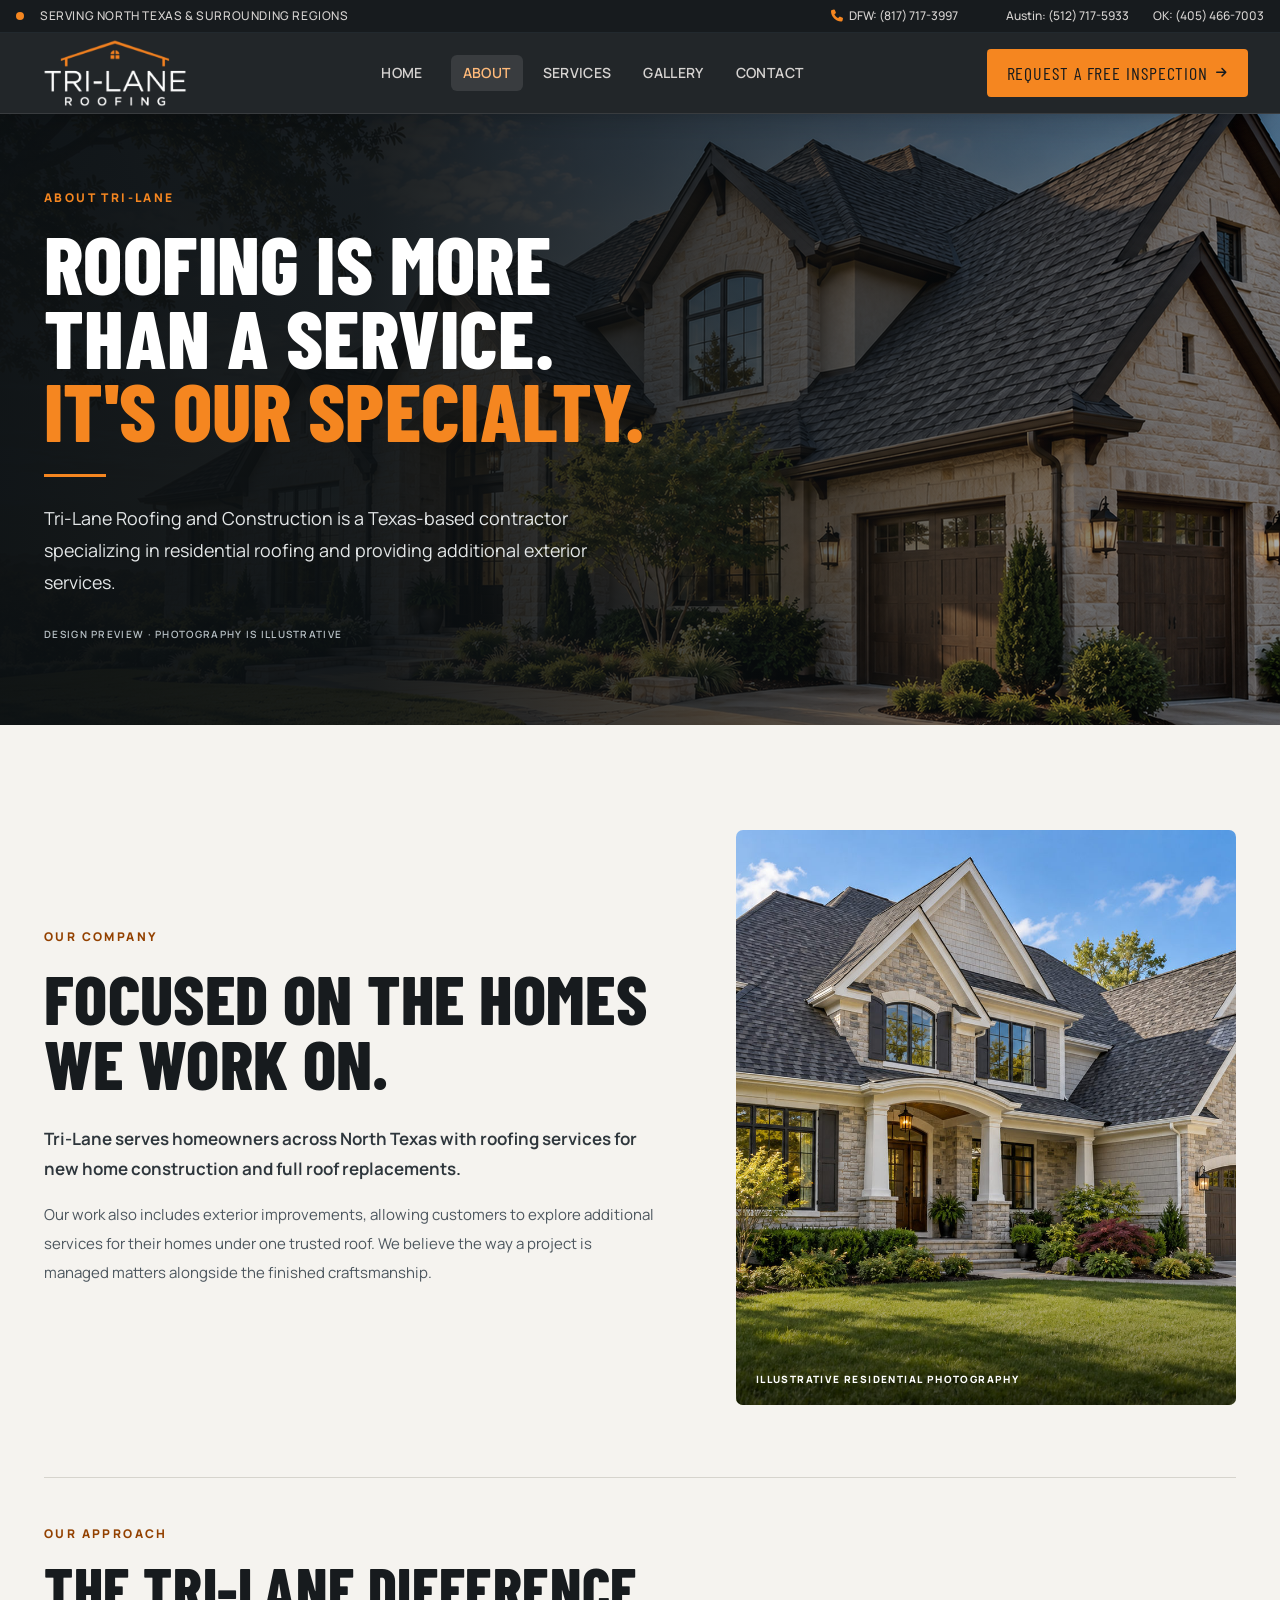
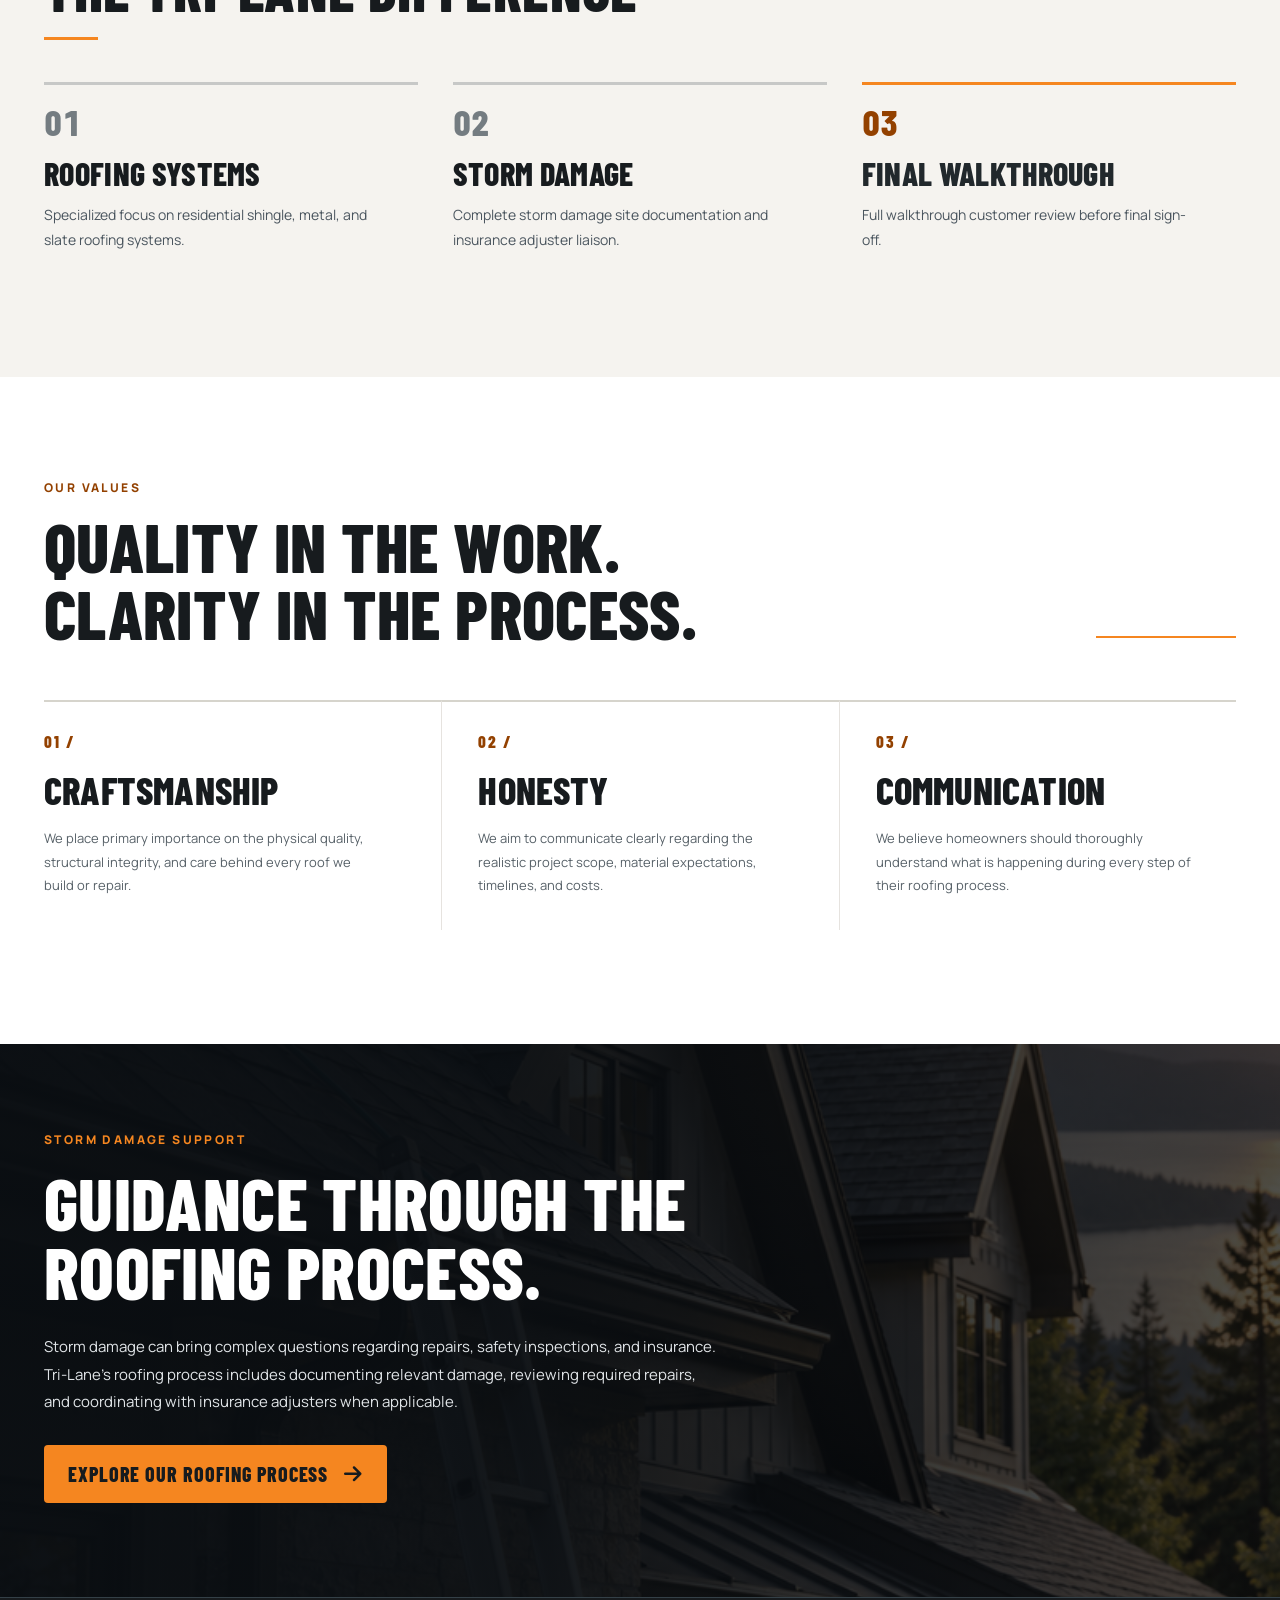
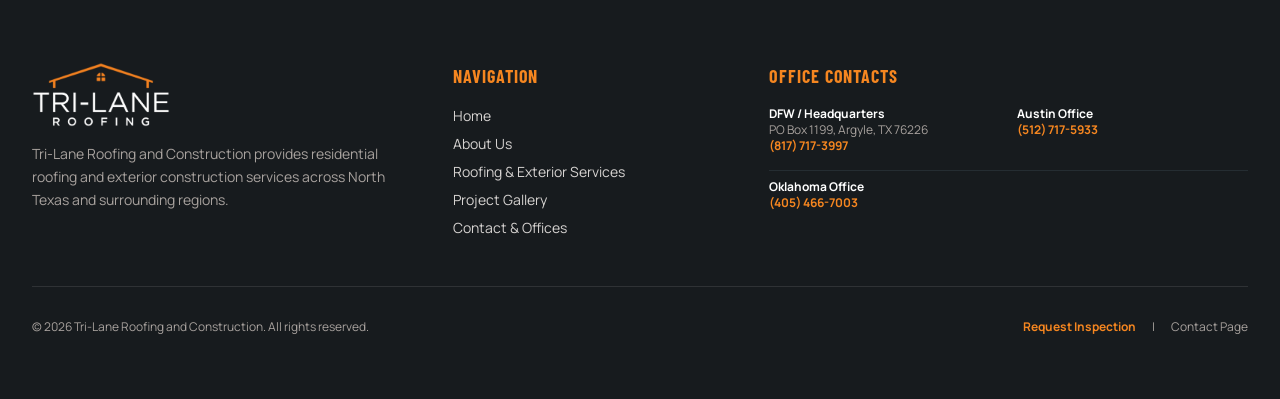
==== commit 7b57fb87: "Close verified contrast and inquiry accessibility issues across five pages Accessible foreground col" ====
--- a/about.html
+++ b/about.html
@@ -3,7 +3,7 @@
 <meta charset="utf-8"/>
 <meta content="width=device-width, initial-scale=1.0" name="viewport"/>
 <meta name="robots" content="noindex, follow"/>
-<link rel="preload" as="image" href="assets/images/home-hero.webp" type="image/webp" fetchpriority="high"/>
+<link rel="preload" as="image" href="assets/images/home-hero.webp" type="image/webp" imagesrcset="assets/images/home-hero-640.webp 640w, assets/images/home-hero-960.webp 960w, assets/images/home-hero-1280.webp 1280w, assets/images/home-hero.webp 1672w" imagesizes="100vw" fetchpriority="high"/>
 
 
 
@@ -242,7 +242,7 @@
 <!-- ATREZZO ABOUT EDITORIAL PREVIEW — original business text, illustrative imagery -->
 <div id="at-about-v1">
  <section class="at-about-hero" aria-labelledby="at-about-h1">
-  <img class="at-about-hero-photo" src="assets/images/home-hero.webp" alt="Illustrative residential home with architectural roofing at dusk; not a documented Tri-Lane project" decoding="async" width="1672" height="941" fetchpriority="high">
+  <img class="at-about-hero-photo" src="assets/images/home-hero.webp" srcset="assets/images/home-hero-640.webp 640w, assets/images/home-hero-960.webp 960w, assets/images/home-hero-1280.webp 1280w, assets/images/home-hero.webp 1672w" sizes="100vw" alt="Illustrative residential home with architectural roofing at dusk; not a documented Tri-Lane project" decoding="async" width="1672" height="941" fetchpriority="high">
   <div class="at-about-inner at-about-hero-inner">
    <div class="at-about-hero-copy">
     <span class="at-about-label">ABOUT TRI-LANE</span>
@@ -325,7 +325,7 @@
   </div>
  </section>
  <section class="at-about-storm" aria-labelledby="at-about-storm-h2">
-  <img src="assets/images/home-intro.webp" class="at-about-storm-img" alt="Illustrative residential roofing image, not a verified Tri-Lane construction project" loading="lazy" decoding="async">
+  <img src="assets/images/home-intro.webp" srcset="assets/images/home-intro-480.webp 480w, assets/images/home-intro-800.webp 800w, assets/images/home-intro.webp 1122w" sizes="(min-width: 1024px) 48vw, 100vw" width="1122" height="1402" class="at-about-storm-img" alt="Illustrative residential roofing image, not a verified Tri-Lane construction project" loading="lazy" decoding="async">
   <div class="at-about-inner at-about-storm-inner">
    <div class="at-about-storm-copy">
     <span class="at-about-label">STORM DAMAGE SUPPORT</span>
--- a/assets/css/accessibility.css
+++ b/assets/css/accessibility.css
@@ -42,3 +42,8 @@
 body[data-page="home"] .tl-featured-disclaimer {
   color: #5F5F5C;
 }
+
+/* Contact office card is charcoal inside a light section: keep orange legible there. */
+body[data-page="contact"] main .bg-brand-charcoal .text-brand-orange {
+  color: #FFBA7A;
+}
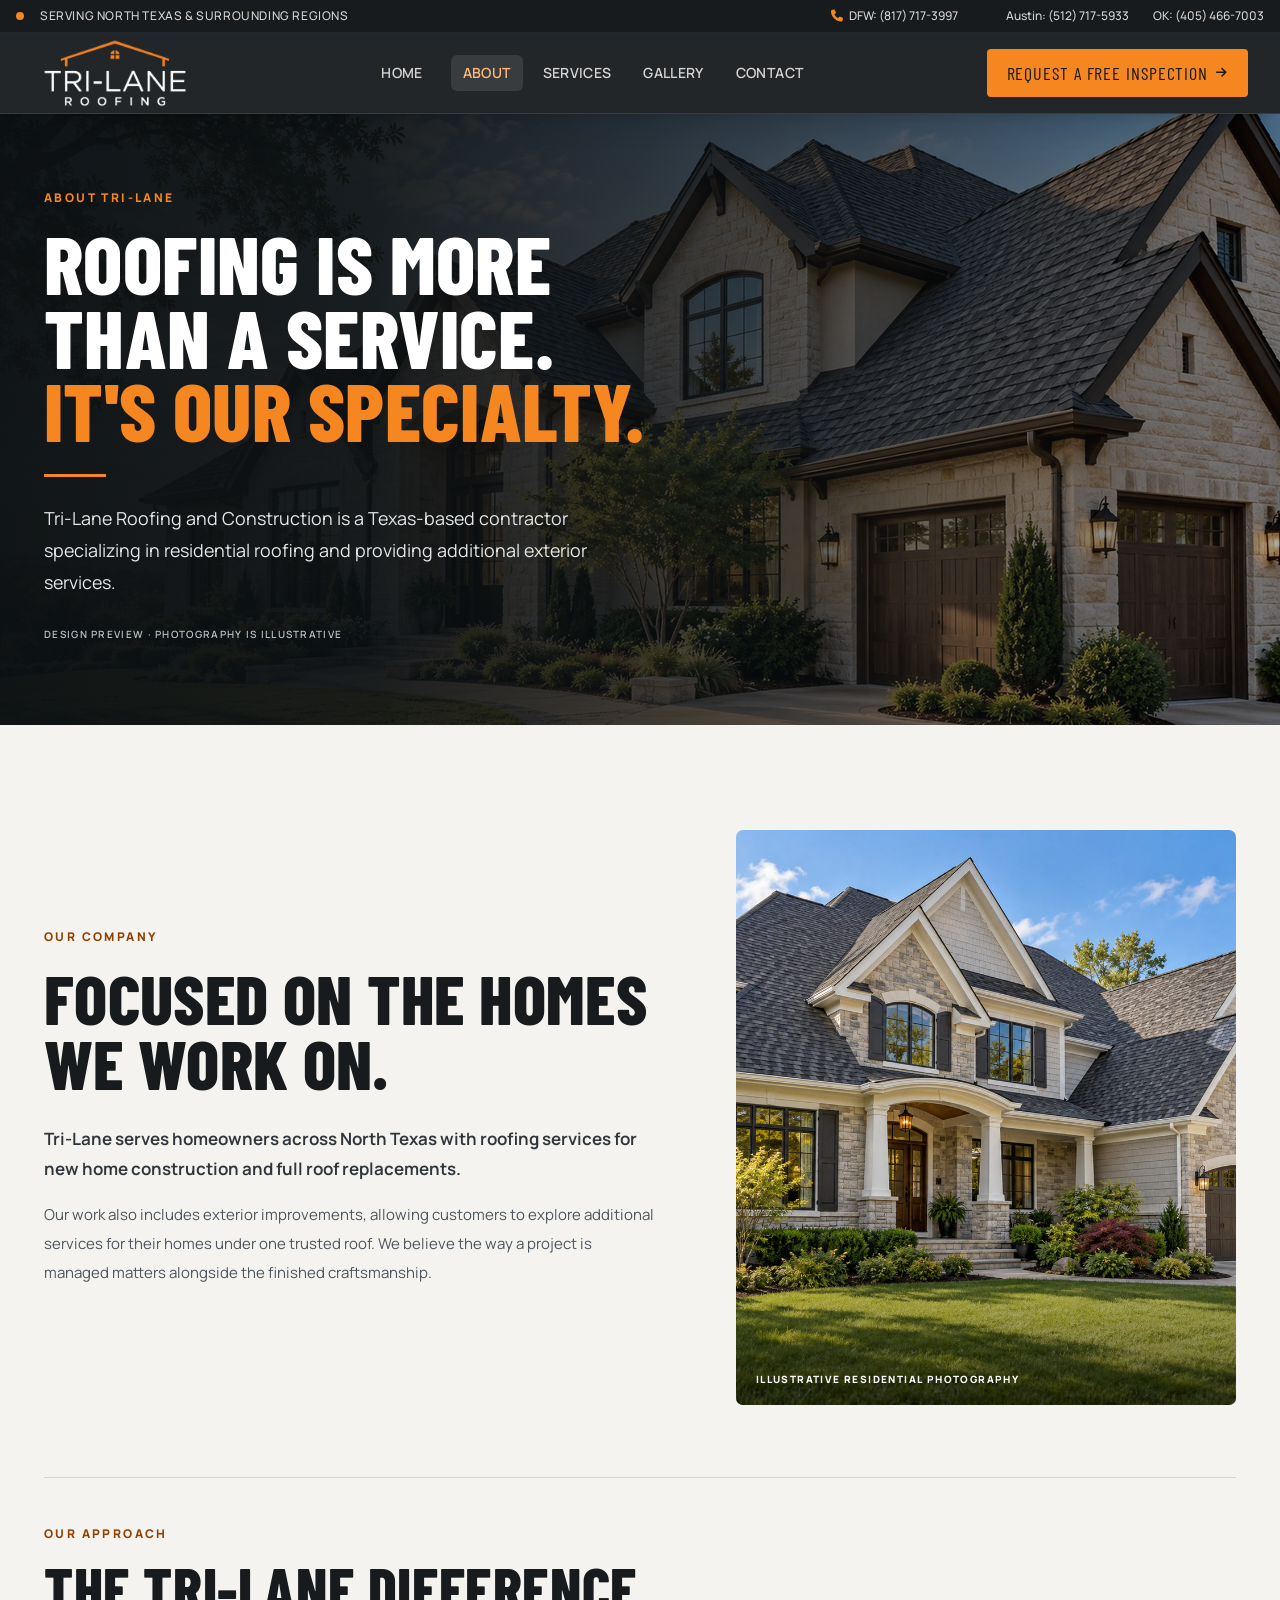
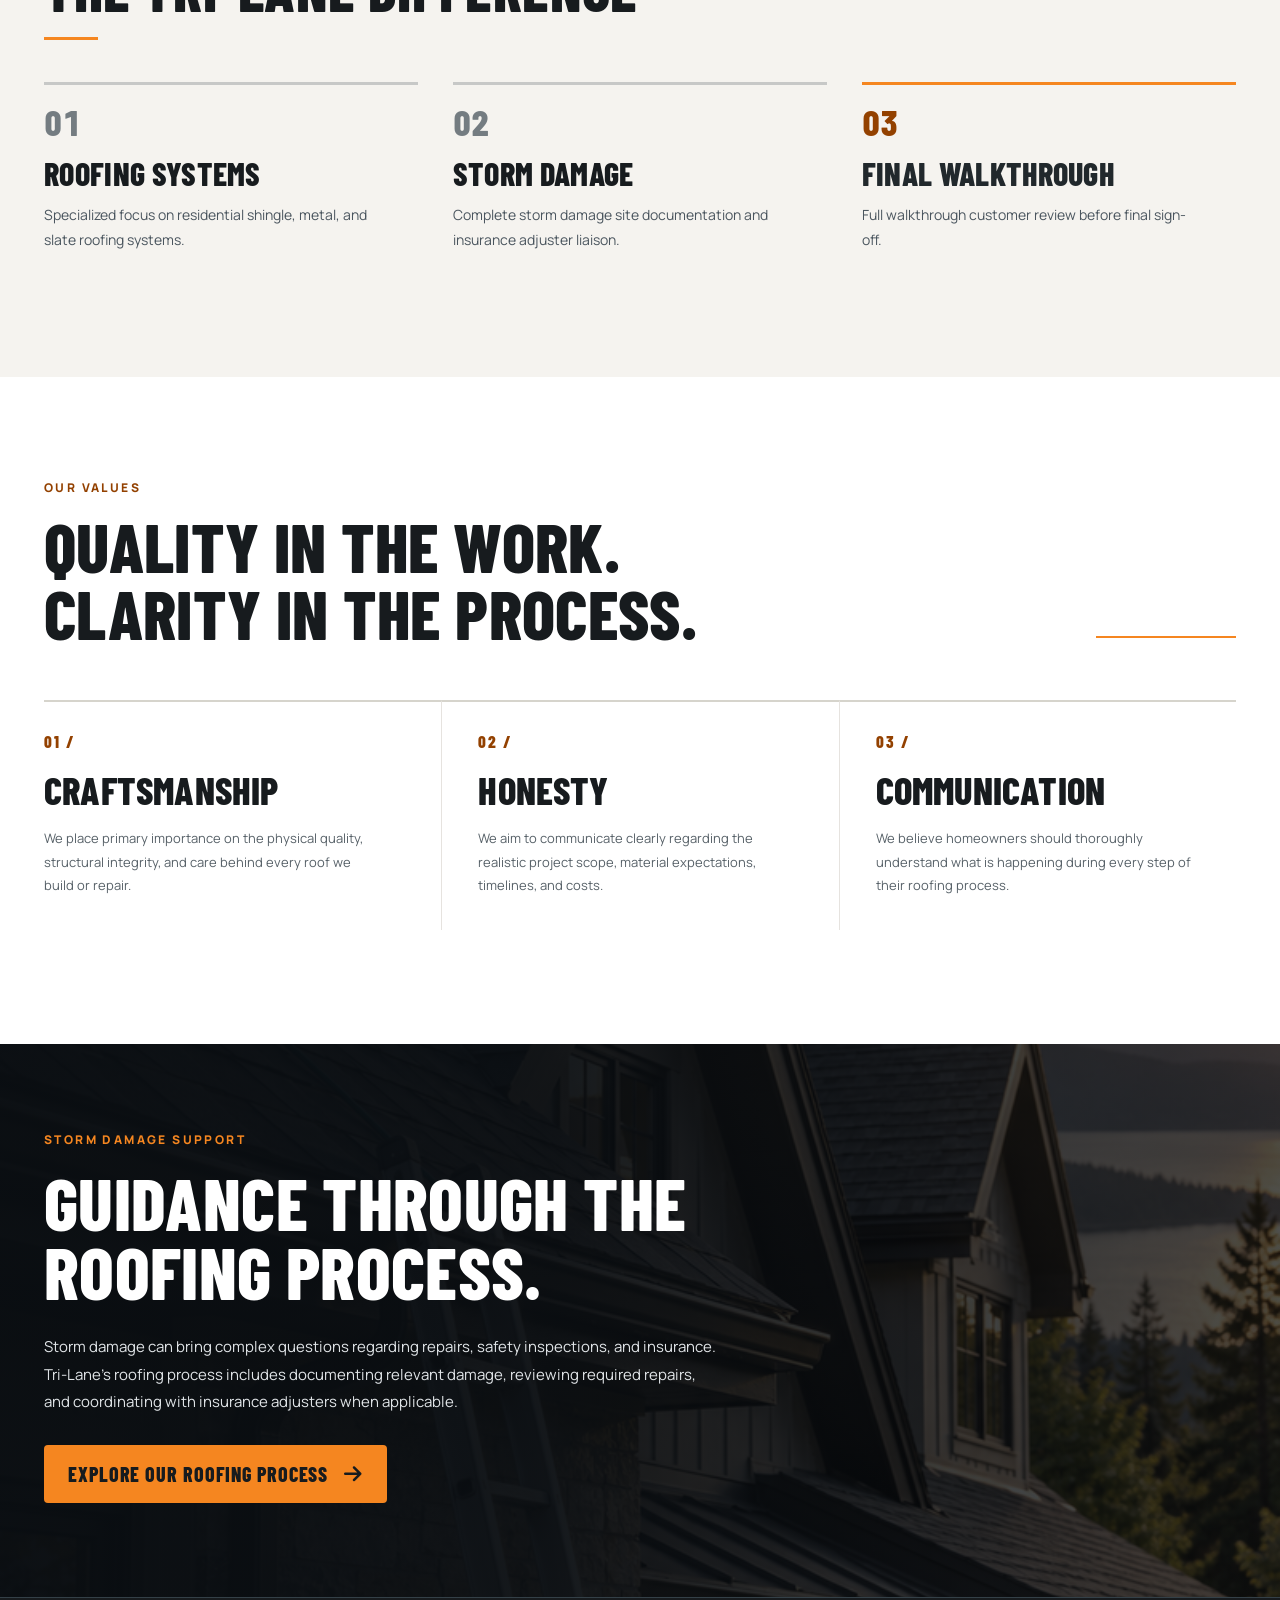
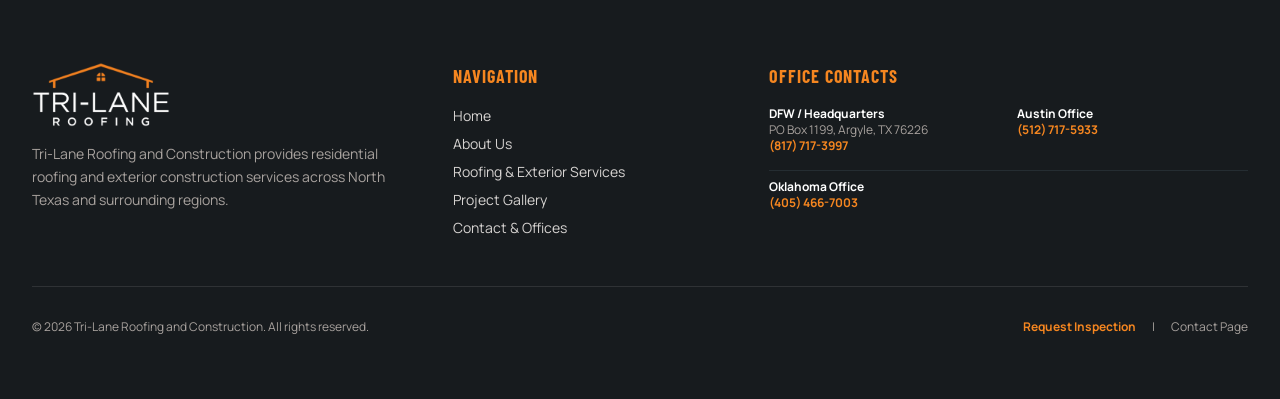
==== commit 76614e80: "Load same-photo smaller quality-preserved hero WebP variants in about.html" ====
--- a/about.html
+++ b/about.html
@@ -3,7 +3,7 @@
 <meta charset="utf-8"/>
 <meta content="width=device-width, initial-scale=1.0" name="viewport"/>
 <meta name="robots" content="noindex, follow"/>
-<link rel="preload" as="image" href="assets/images/home-hero.webp" type="image/webp" imagesrcset="assets/images/home-hero-640.webp 640w, assets/images/home-hero-960.webp 960w, assets/images/home-hero-1280.webp 1280w, assets/images/home-hero.webp 1672w" imagesizes="100vw" fetchpriority="high"/>
+<link rel="preload" as="image" href="assets/images/interior-hero-960.webp" type="image/webp" imagesrcset="assets/images/interior-hero-640.webp 640w, assets/images/interior-hero-960.webp 960w, assets/images/interior-hero-1280.webp 1280w, assets/images/home-hero.webp 1672w" imagesizes="100vw" fetchpriority="high"/>
 
 
 
@@ -242,7 +242,7 @@
 <!-- ATREZZO ABOUT EDITORIAL PREVIEW — original business text, illustrative imagery -->
 <div id="at-about-v1">
  <section class="at-about-hero" aria-labelledby="at-about-h1">
-  <img class="at-about-hero-photo" src="assets/images/home-hero.webp" srcset="assets/images/home-hero-640.webp 640w, assets/images/home-hero-960.webp 960w, assets/images/home-hero-1280.webp 1280w, assets/images/home-hero.webp 1672w" sizes="100vw" alt="Illustrative residential home with architectural roofing at dusk; not a documented Tri-Lane project" decoding="async" width="1672" height="941" fetchpriority="high">
+  <img class="at-about-hero-photo" src="assets/images/home-hero.webp" srcset="assets/images/interior-hero-640.webp 640w, assets/images/interior-hero-960.webp 960w, assets/images/interior-hero-1280.webp 1280w, assets/images/home-hero.webp 1672w" sizes="100vw" alt="Illustrative residential home with architectural roofing at dusk; not a documented Tri-Lane project" decoding="async" width="1672" height="941" fetchpriority="high">
   <div class="at-about-inner at-about-hero-inner">
    <div class="at-about-hero-copy">
     <span class="at-about-label">ABOUT TRI-LANE</span>
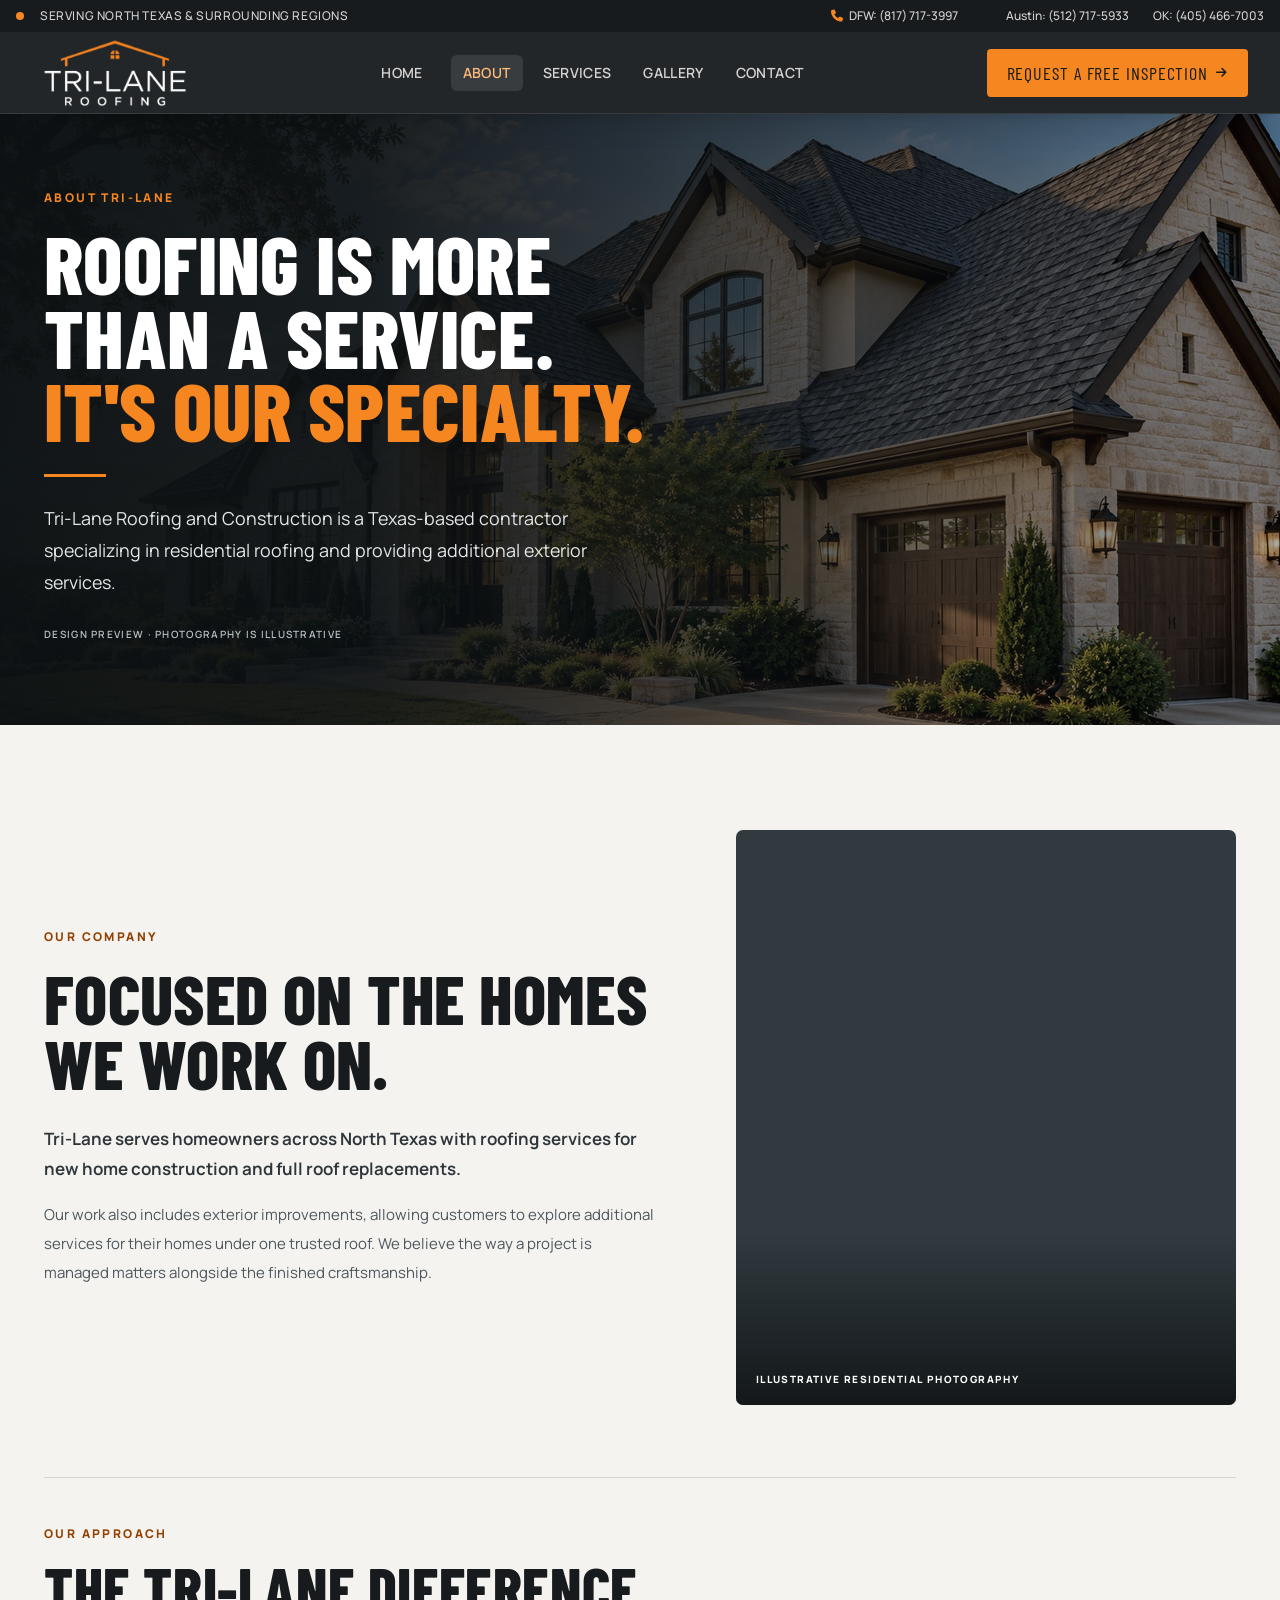
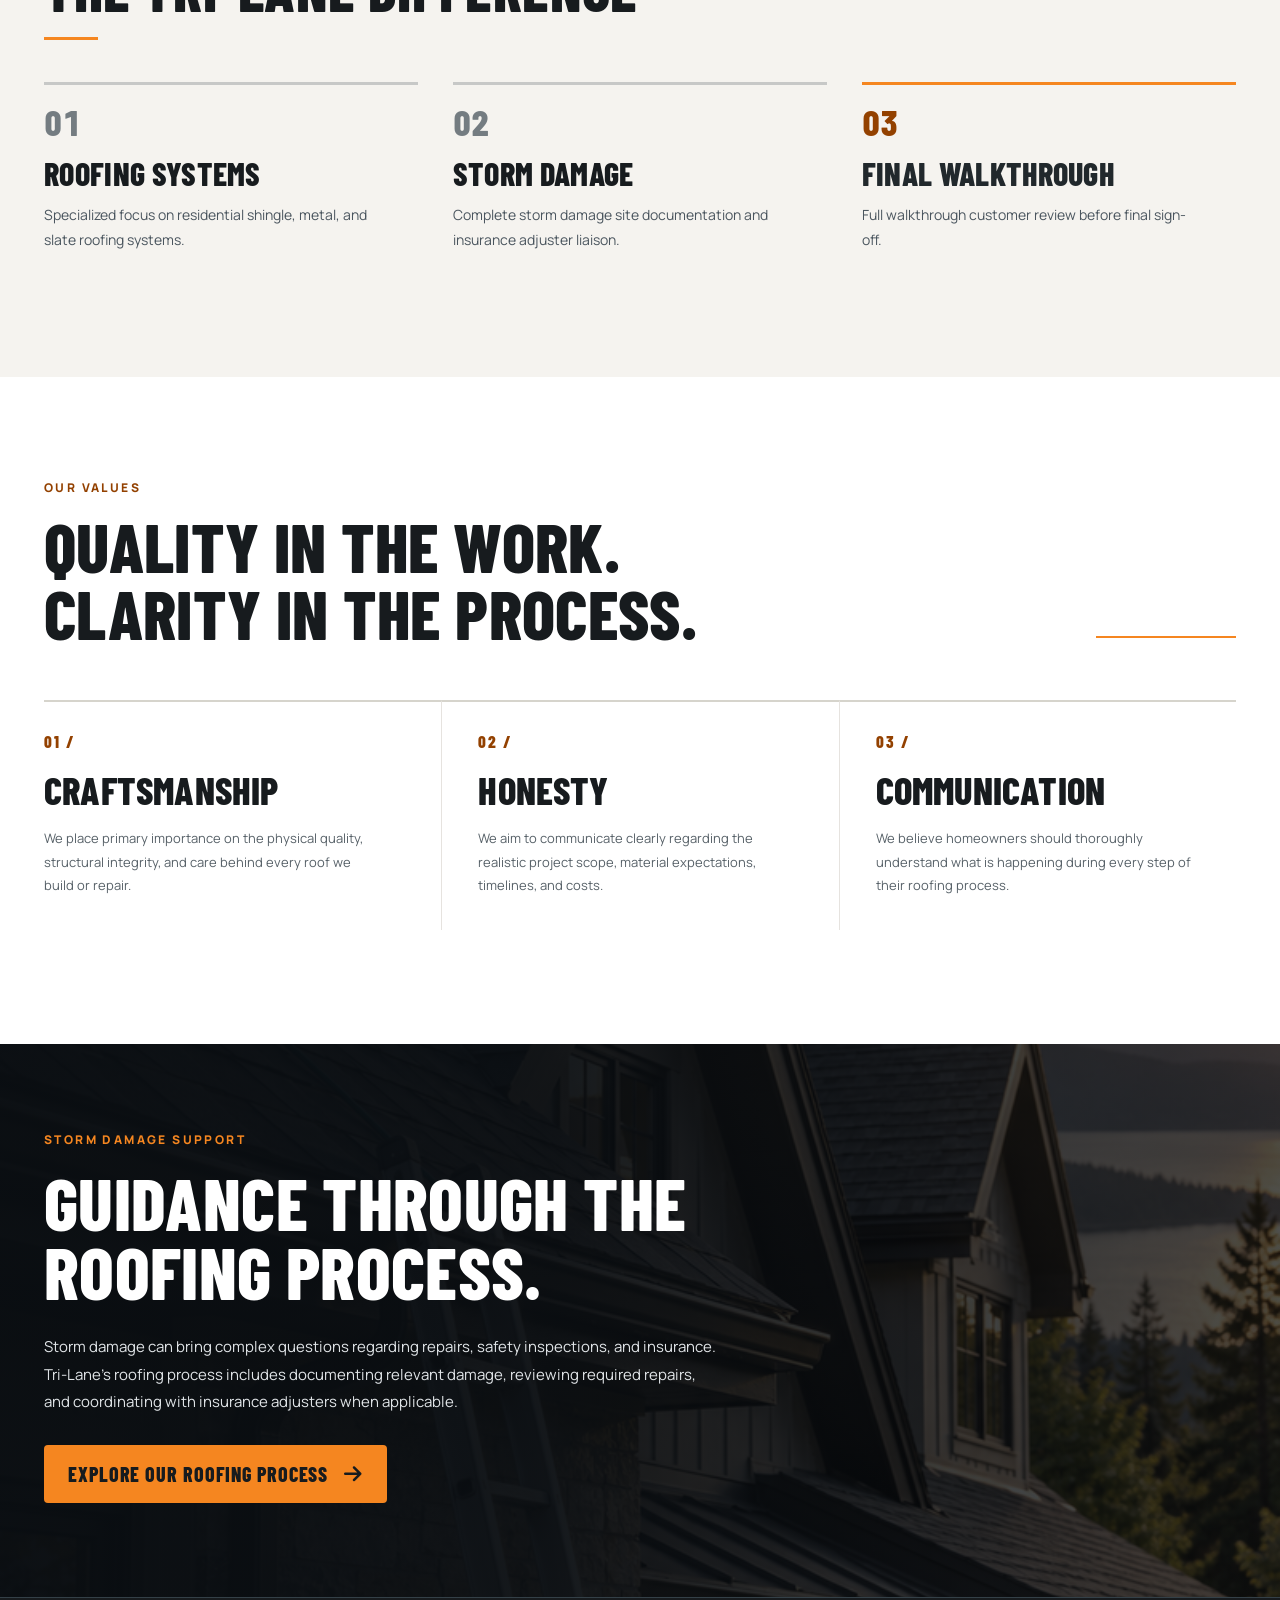
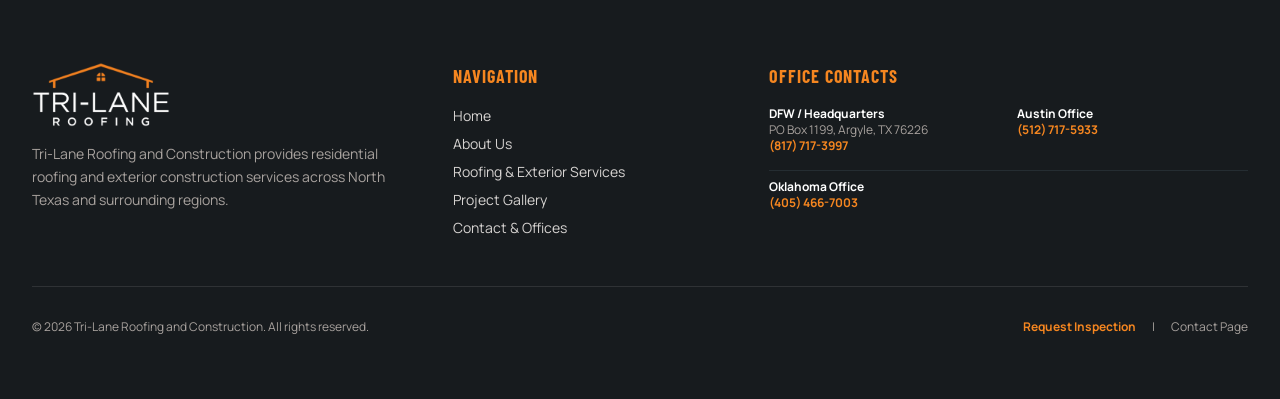
==== commit f05ef91c: "Serve existing Gallery-derived responsive photo variants in about.html without visual changes" ====
--- a/about.html
+++ b/about.html
@@ -263,7 +263,7 @@
      <p>Our work also includes exterior improvements, allowing customers to explore additional services for their homes under one trusted roof. We believe the way a project is managed matters alongside the finished craftsmanship.</p>
     </div>
     <figure class="at-about-company-photo">
-     <img src="assets/images/home-gallery-secondary.jpg" width="1350" height="1012" alt="Illustrative residential exterior and rooflines, not completed work by Tri-Lane" loading="lazy" decoding="async">
+     <img src="assets/images/home-gallery-secondary.jpg" srcset="assets/images/gallery-secondary-480.webp 480w, assets/images/gallery-secondary-900.webp 900w, assets/images/home-gallery-secondary.jpg 1350w" sizes="(max-width: 767px) calc(100vw - 38px), (max-width: 1199px) 43vw, 540px" width="1350" height="1012" alt="Illustrative residential exterior and rooflines, not completed work by Tri-Lane" loading="lazy" decoding="async">
      <figcaption>ILLUSTRATIVE RESIDENTIAL PHOTOGRAPHY</figcaption>
     </figure>
    </div>
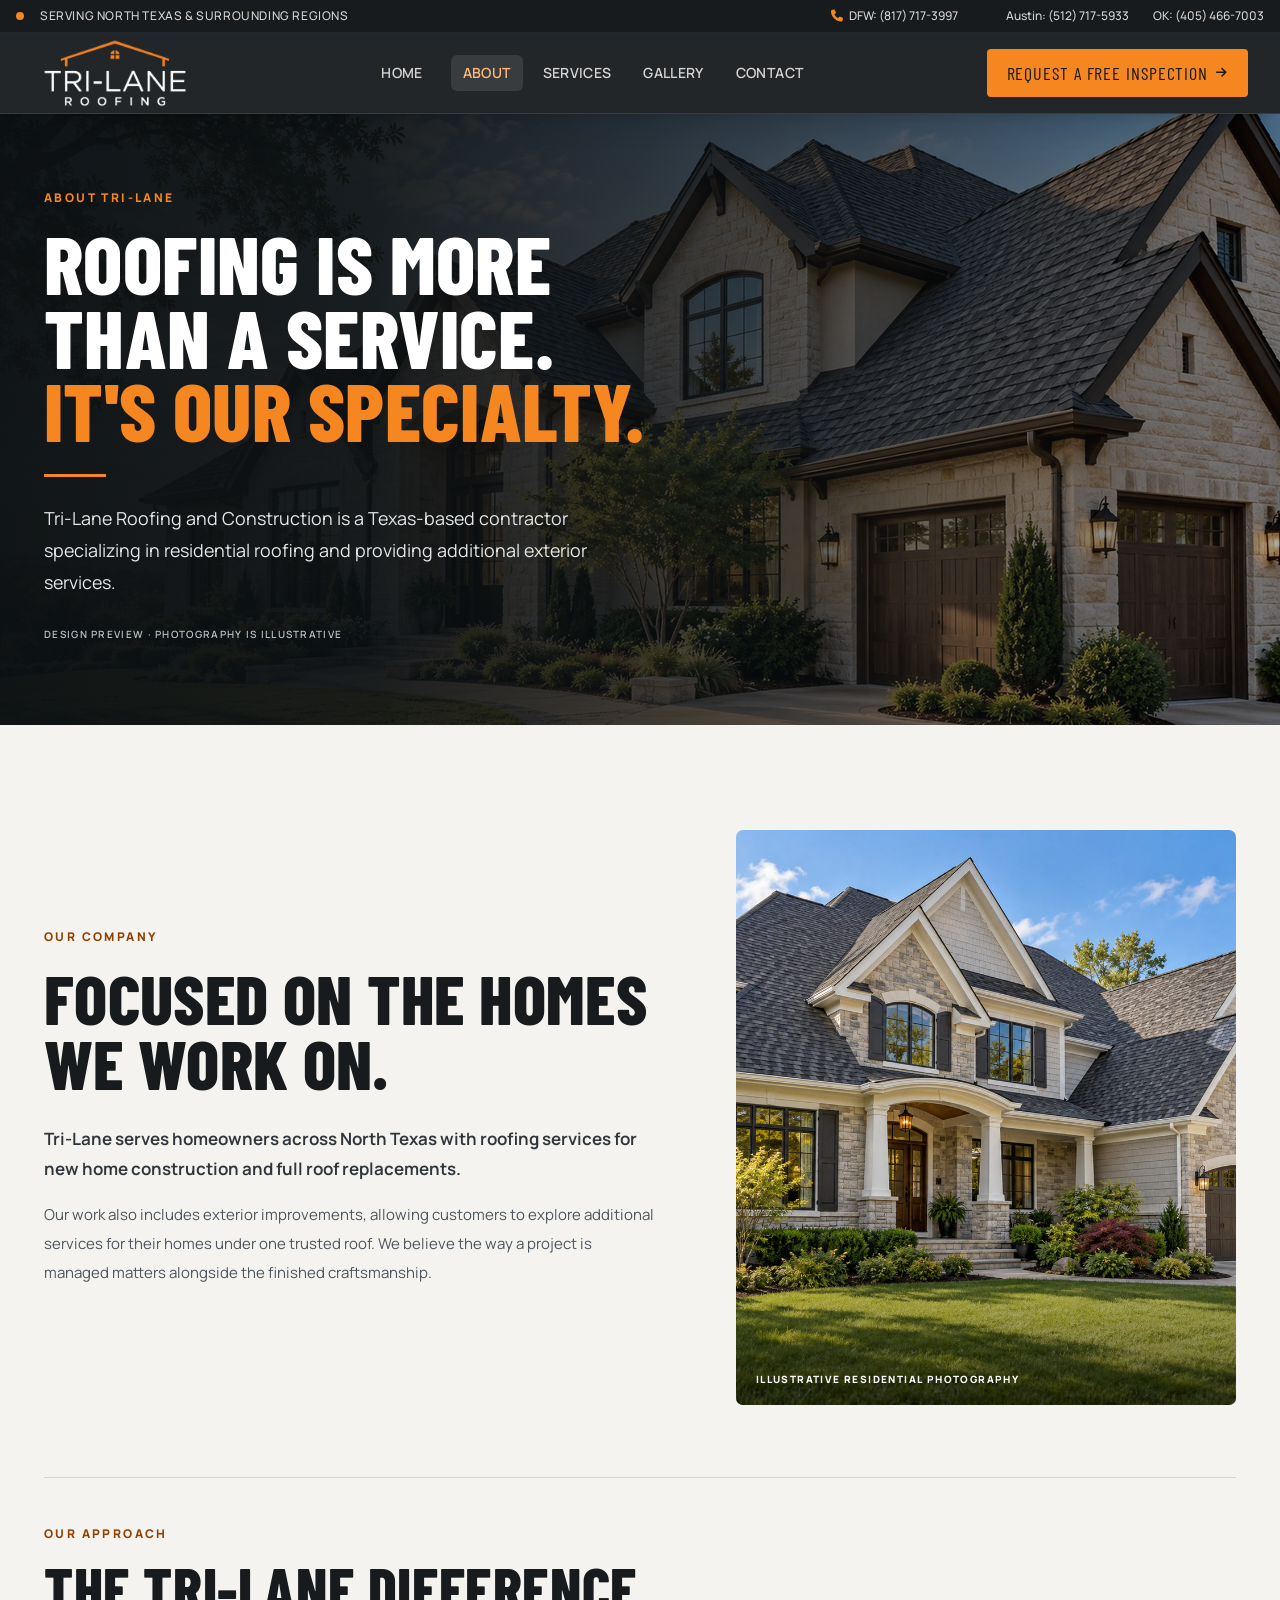
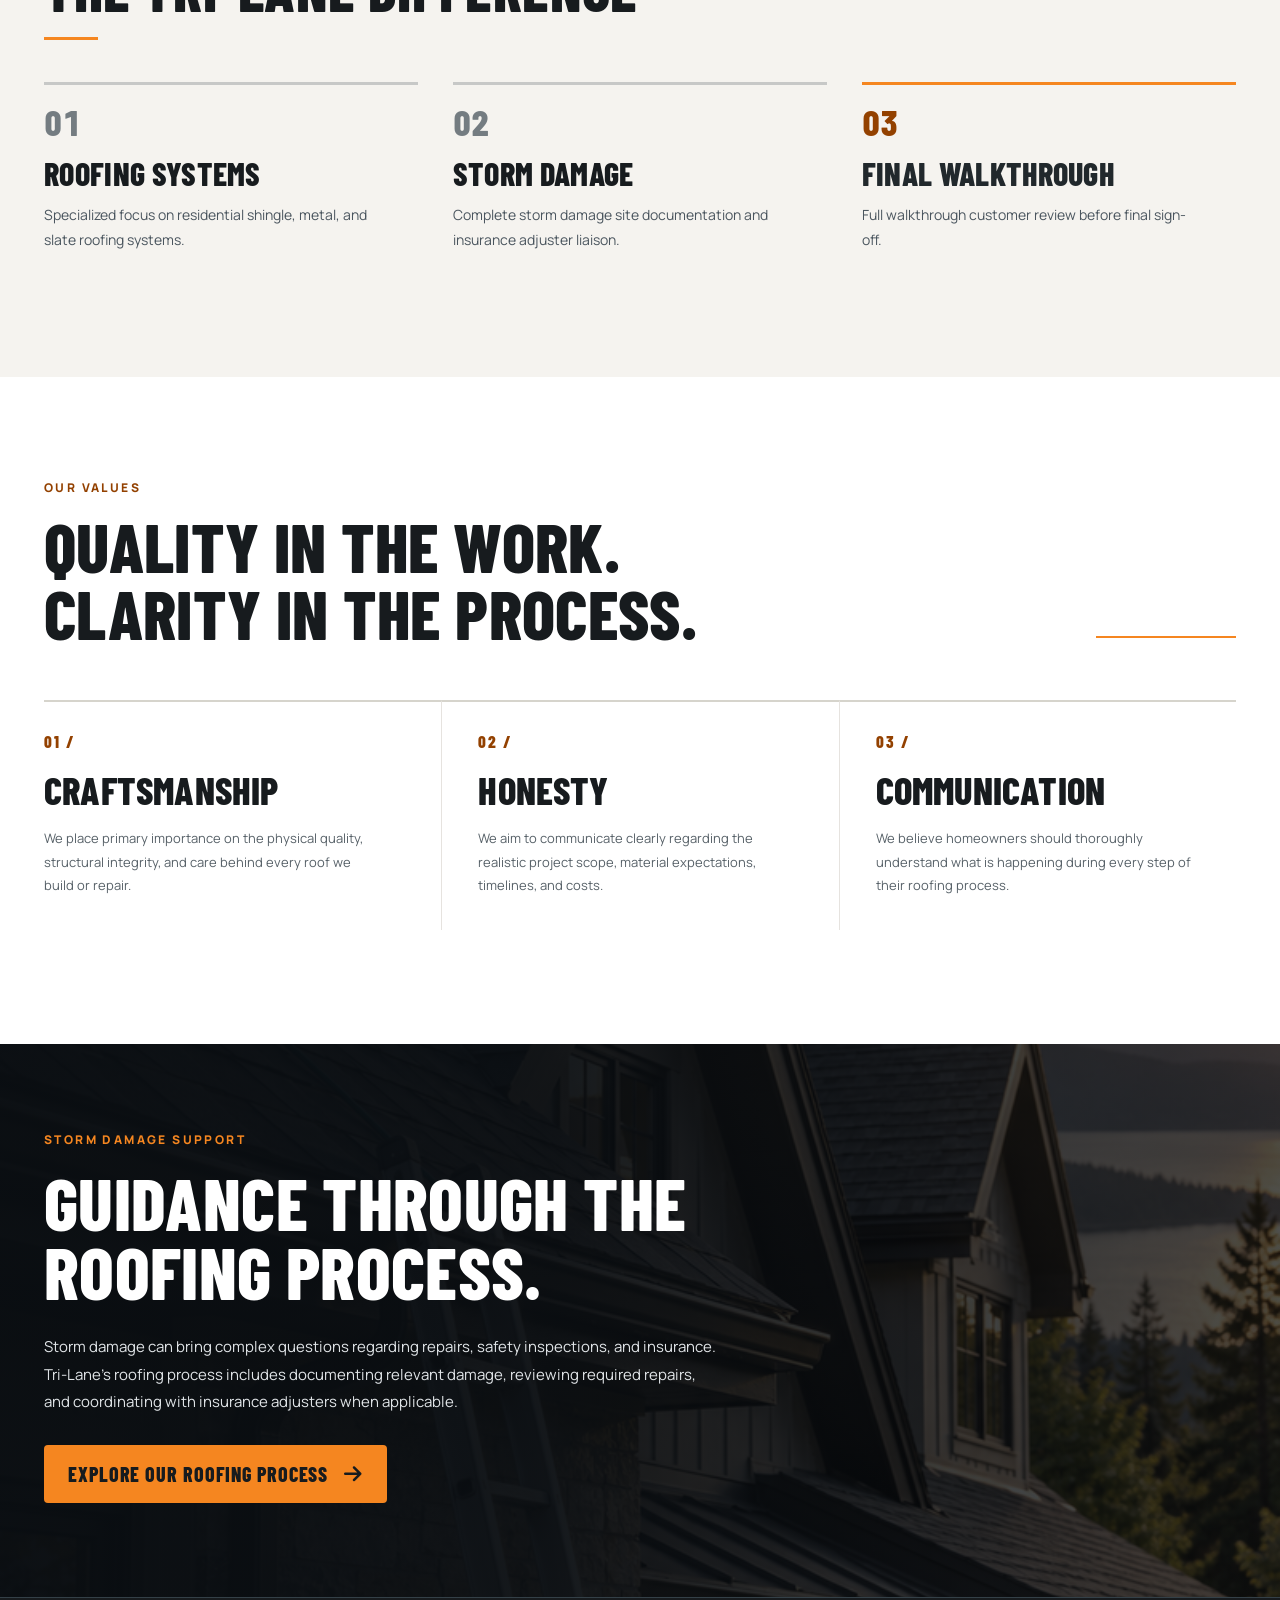
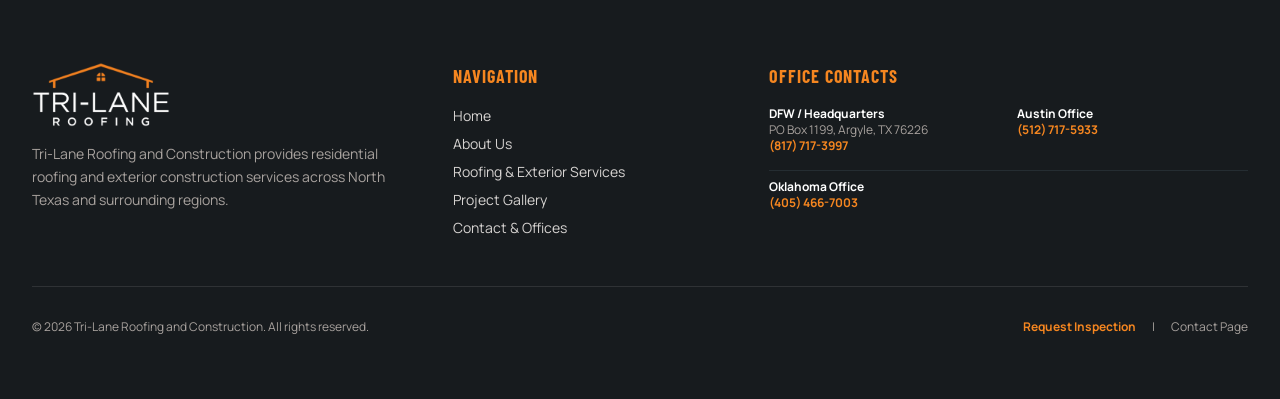
==== commit 6534e99c: "Preserve original About secondary photo detail at tablet and desktop; optimized version only at smal" ====
--- a/about.html
+++ b/about.html
@@ -263,7 +263,7 @@
      <p>Our work also includes exterior improvements, allowing customers to explore additional services for their homes under one trusted roof. We believe the way a project is managed matters alongside the finished craftsmanship.</p>
     </div>
     <figure class="at-about-company-photo">
-     <img src="assets/images/home-gallery-secondary.jpg" srcset="assets/images/gallery-secondary-480.webp 480w, assets/images/gallery-secondary-900.webp 900w, assets/images/home-gallery-secondary.jpg 1350w" sizes="(max-width: 767px) calc(100vw - 38px), (max-width: 1199px) 43vw, 540px" width="1350" height="1012" alt="Illustrative residential exterior and rooflines, not completed work by Tri-Lane" loading="lazy" decoding="async">
+     <img src="assets/images/home-gallery-secondary.jpg" srcset="assets/images/gallery-secondary-480.webp 480w, assets/images/home-gallery-secondary.jpg 1350w" sizes="(max-width: 767px) calc(100vw - 38px), (max-width: 900px) calc(100vw - 62px), (max-width: 1199px) 45vw, 540px" width="1350" height="1012" alt="Illustrative residential exterior and rooflines, not completed work by Tri-Lane" loading="lazy" decoding="async">
      <figcaption>ILLUSTRATIVE RESIDENTIAL PHOTOGRAPHY</figcaption>
     </figure>
    </div>
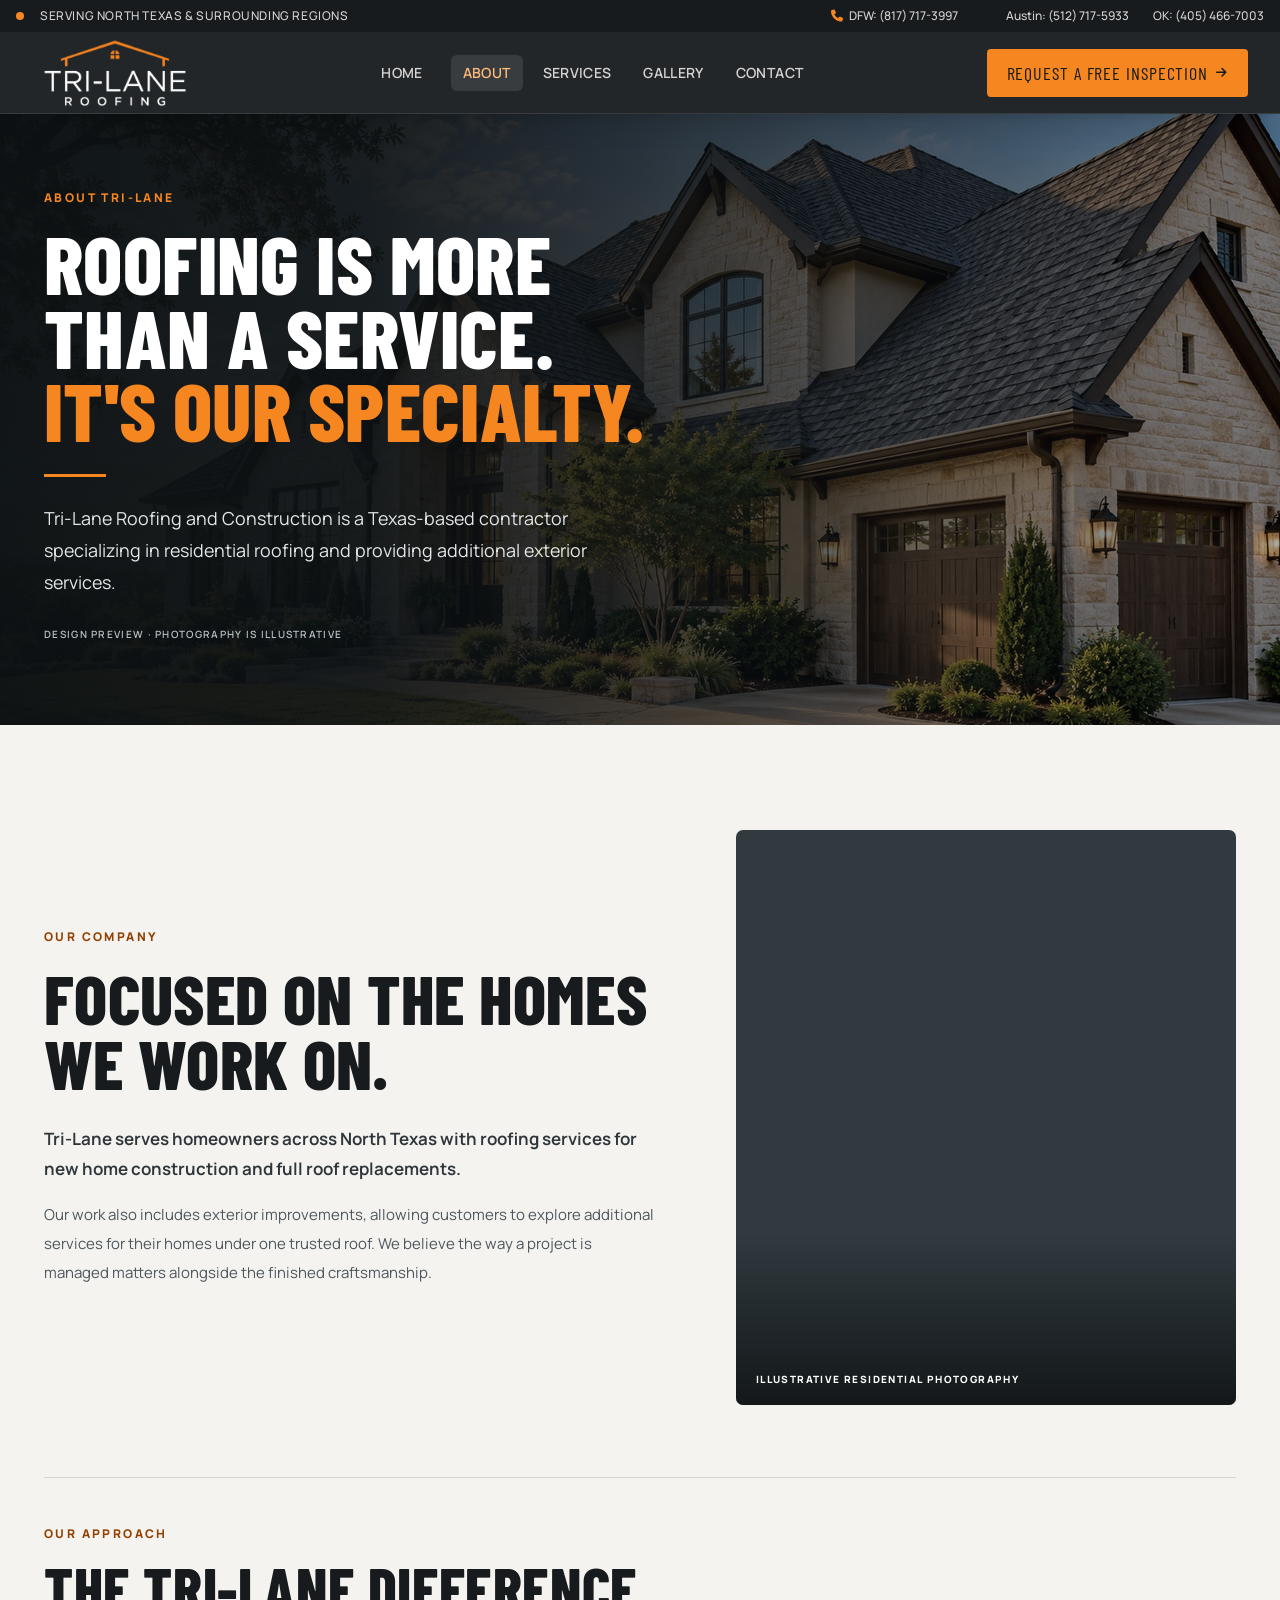
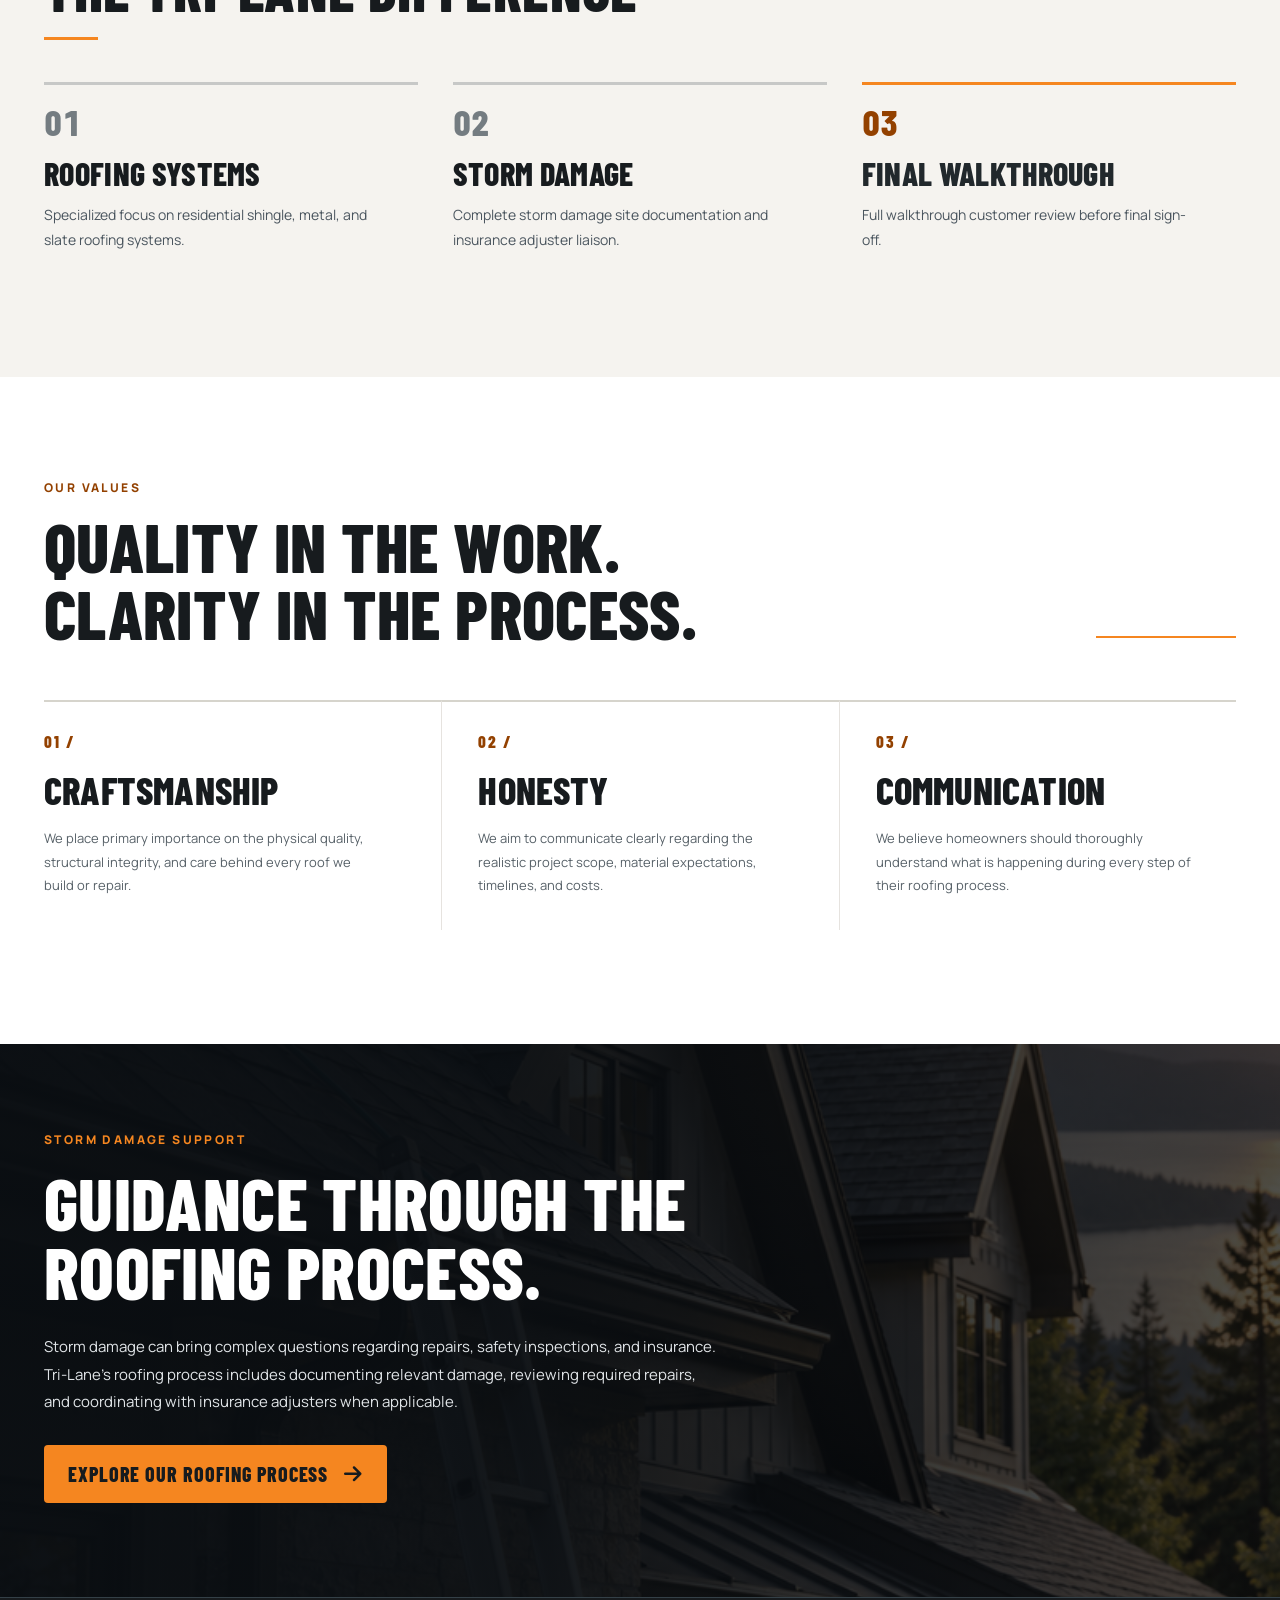
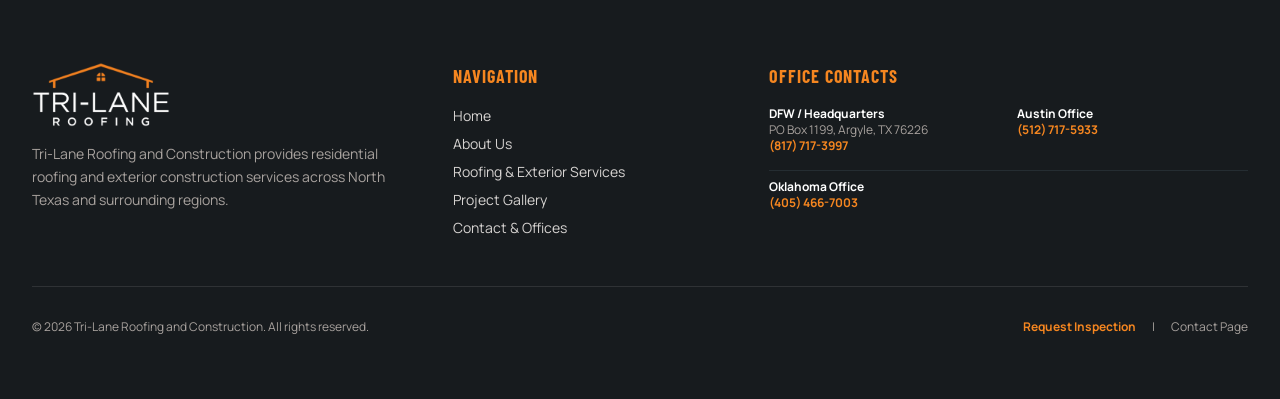
==== commit a021846f: "Support retina mobile photo variant while preserving native image at tablet width" ====
--- a/about.html
+++ b/about.html
@@ -263,7 +263,7 @@
      <p>Our work also includes exterior improvements, allowing customers to explore additional services for their homes under one trusted roof. We believe the way a project is managed matters alongside the finished craftsmanship.</p>
     </div>
     <figure class="at-about-company-photo">
-     <img src="assets/images/home-gallery-secondary.jpg" srcset="assets/images/gallery-secondary-480.webp 480w, assets/images/home-gallery-secondary.jpg 1350w" sizes="(max-width: 767px) calc(100vw - 38px), (max-width: 900px) calc(100vw - 62px), (max-width: 1199px) 45vw, 540px" width="1350" height="1012" alt="Illustrative residential exterior and rooflines, not completed work by Tri-Lane" loading="lazy" decoding="async">
+     <img src="assets/images/home-gallery-secondary.jpg" srcset="assets/images/gallery-secondary-480.webp 480w, assets/images/gallery-secondary-900.webp 900w, assets/images/home-gallery-secondary.jpg 1350w" sizes="(max-width: 767px) calc(100vw - 38px), (min-width: 768px) and (max-width: 900px) 1250px, (max-width: 1199px) 45vw, 540px" width="1350" height="1012" alt="Illustrative residential exterior and rooflines, not completed work by Tri-Lane" loading="lazy" decoding="async">
      <figcaption>ILLUSTRATIVE RESIDENTIAL PHOTOGRAPHY</figcaption>
     </figure>
    </div>
